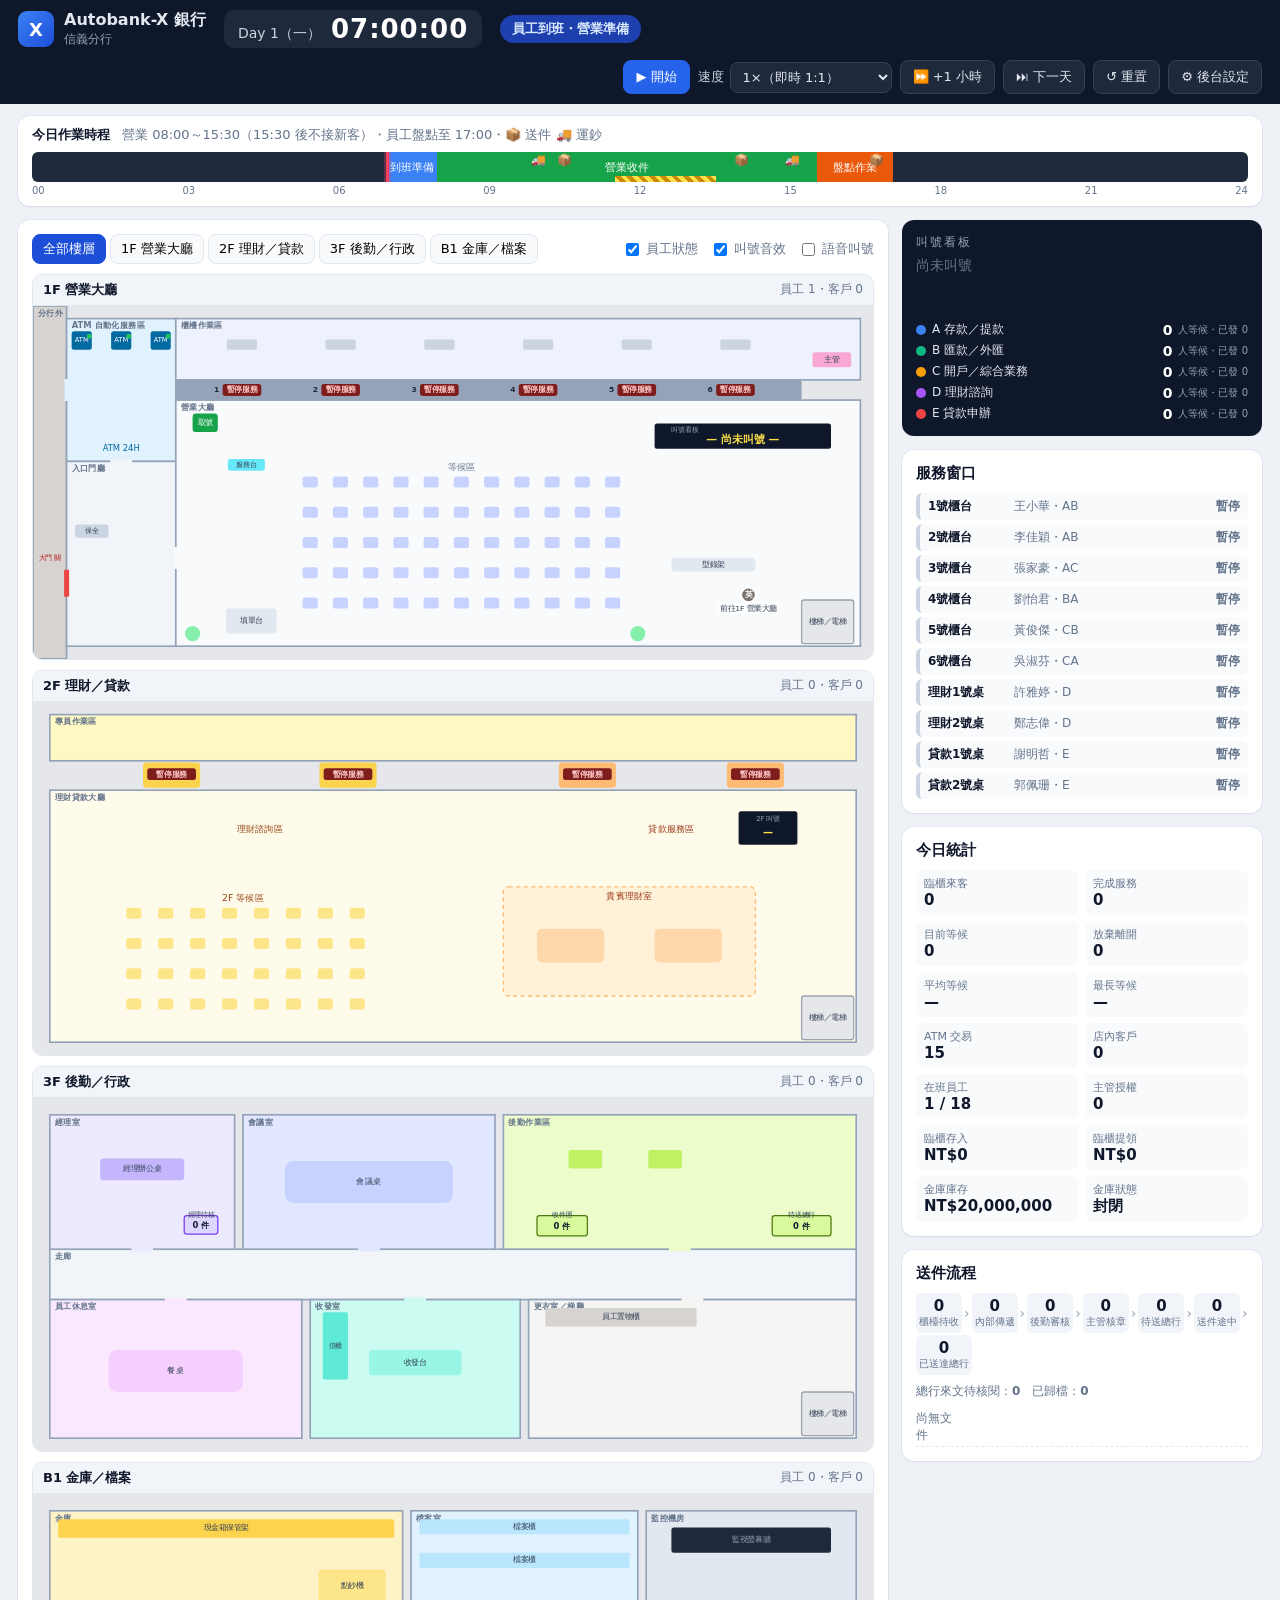
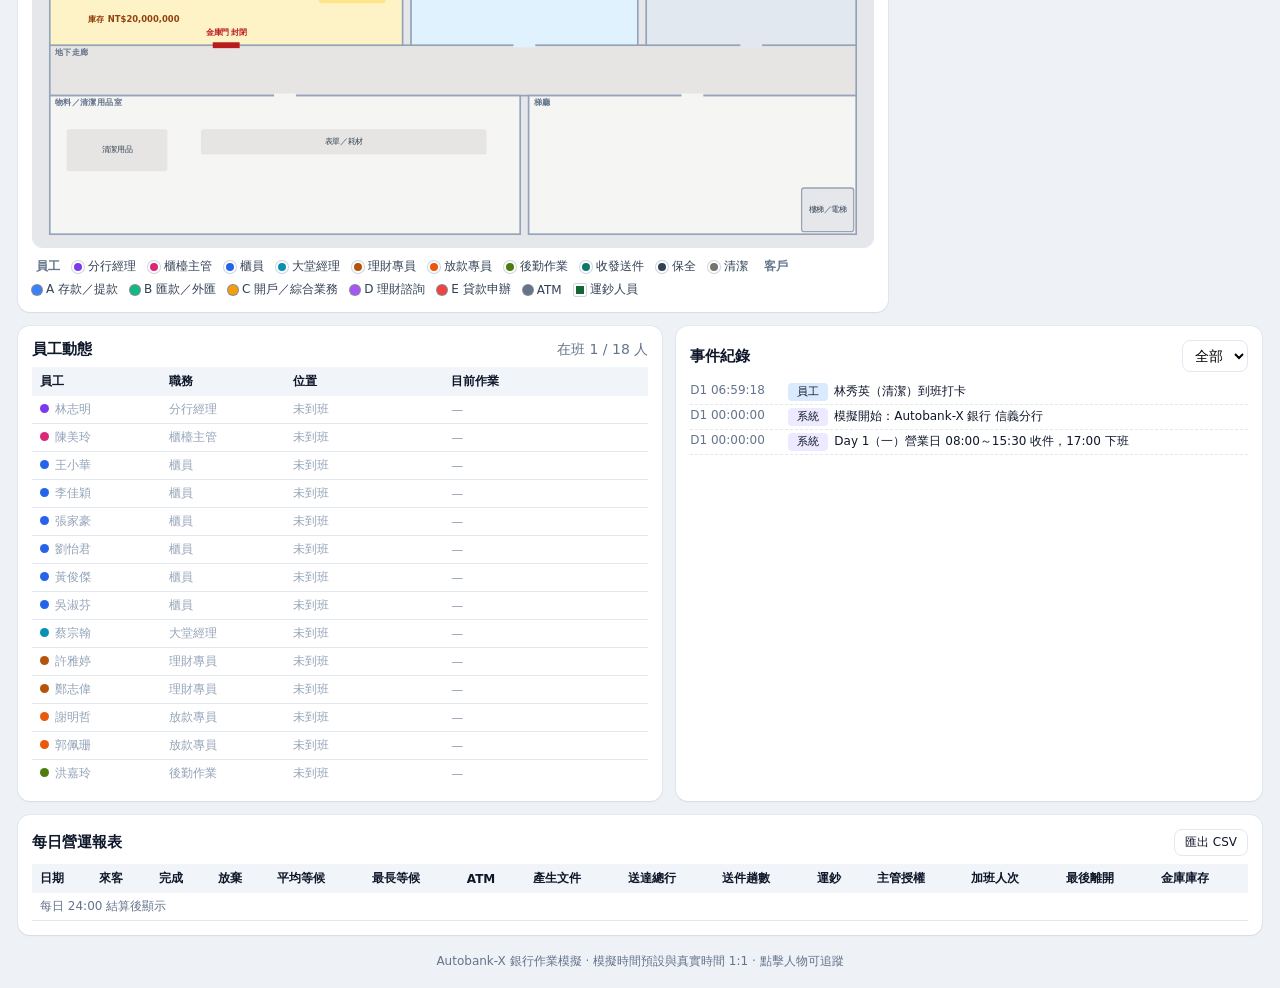
==== index.html @ c2833477 "Add bank branch operations simulator with admin settings page Web-based simulation of a bank branch'" ====
<!doctype html>
<html lang="zh-Hant">
<head>
  <meta charset="utf-8">
  <meta name="viewport" content="width=device-width, initial-scale=1">
  <title>Autobank-X 銀行模擬</title>
  <meta name="description" content="銀行分行每日作業模擬：樓層、大廳、叫號、員工與客戶、送件與金庫作業。">
  <link rel="stylesheet" href="css/style.css">
</head>
<body>
  <header class="topbar">
    <div class="brand">
      <div class="logo" aria-hidden="true">X</div>
      <div>
        <div id="bankName" class="bank-name">Autobank-X</div>
        <div id="branchName" class="sub"></div>
      </div>
    </div>
    <div class="clock">
      <div id="dateLabel" class="date">Day 1（一）</div>
      <div id="timeLabel" class="time">00:00:00</div>
    </div>
    <div id="phaseChip" class="chip">—</div>
    <div class="controls">
      <button id="btnPlay" class="btn primary">▶ 開始</button>
      <label class="speed">速度
        <select id="speed">
          <option value="1">1×（即時 1:1）</option>
          <option value="2">2×</option>
          <option value="5">5×</option>
          <option value="10">10×</option>
          <option value="30">30×</option>
          <option value="60">60×（1 秒 = 1 分）</option>
          <option value="180">180×</option>
          <option value="600">600×</option>
        </select>
      </label>
      <button id="btnHour" class="btn" title="立即模擬 1 小時">⏩ +1 小時</button>
      <button id="btnNextDay" class="btn" title="快轉至下一天的起始時間">⏭ 下一天</button>
      <button id="btnReset" class="btn">↺ 重置</button>
      <a class="btn" href="admin.html">⚙ 後台設定</a>
    </div>
  </header>

  <div id="banner" class="banner" hidden>
    <span>後台設定已更新。</span>
    <button id="btnApplyReset" class="btn primary small">套用並重置模擬</button>
    <button id="btnApplyLive" class="btn small" title="營業時間、來客量、送件時間等立即生效；員工名單需重置才會生效">僅套用營運參數</button>
    <button id="btnBannerClose" class="btn small ghost">稍後</button>
  </div>

  <section class="timeline-wrap card">
    <div class="timeline-head">
      <strong>今日作業時程</strong>
      <span id="timelineInfo" class="muted"></span>
    </div>
    <div id="timeline" class="timeline"></div>
    <div class="timeline-axis"><span>00</span><span>03</span><span>06</span><span>09</span><span>12</span><span>15</span><span>18</span><span>21</span><span>24</span></div>
  </section>

  <main class="layout">
    <section class="card floors">
      <div class="floors-head">
        <div id="floorTabs" class="tabs" role="tablist"></div>
        <div class="opts">
          <label><input type="checkbox" id="optLabels"> 員工狀態</label>
          <label><input type="checkbox" id="optSound"> 叫號音效</label>
          <label><input type="checkbox" id="optVoice"> 語音叫號</label>
        </div>
      </div>
      <div id="floorGrid" class="floor-grid"></div>
      <div id="legend" class="legend"></div>
    </section>

    <aside class="side">
      <section class="card board">
        <div class="board-title">叫號看板</div>
        <div id="boardNow" class="board-now">—</div>
        <div id="boardList" class="board-list"></div>
        <div id="queueSummary" class="queue-summary"></div>
      </section>
      <section class="card">
        <h3>服務窗口</h3>
        <div id="points" class="points"></div>
      </section>
      <section class="card">
        <h3>今日統計</h3>
        <div id="stats" class="stats"></div>
      </section>
      <section class="card">
        <h3>送件流程</h3>
        <div id="pipeline" class="pipeline"></div>
        <div id="docList" class="doc-list"></div>
      </section>
    </aside>
  </main>

  <section class="bottom">
    <section class="card">
      <div class="card-head">
        <h3>員工動態</h3>
        <span id="staffCount" class="muted"></span>
      </div>
      <div class="table-wrap"><table class="table" id="staffTable">
        <thead><tr><th>員工</th><th>職務</th><th>位置</th><th>目前作業</th></tr></thead>
        <tbody></tbody>
      </table></div>
    </section>
    <section class="card">
      <div class="card-head">
        <h3>事件紀錄</h3>
        <select id="logFilter">
          <option value="">全部</option>
          <option>叫號</option><option>櫃檯</option><option>客戶</option><option>員工</option>
          <option>送件</option><option>金庫</option><option>盤點</option><option>保全</option><option>系統</option>
        </select>
      </div>
      <div id="log" class="log"></div>
    </section>
  </section>

  <section class="card reports">
    <div class="card-head">
      <h3>每日營運報表</h3>
      <button id="btnCsv" class="btn small">匯出 CSV</button>
    </div>
    <div class="table-wrap"><table class="table" id="reportTable">
      <thead><tr><th>日期</th><th>來客</th><th>完成</th><th>放棄</th><th>平均等候</th><th>最長等候</th><th>ATM</th><th>產生文件</th><th>送達總行</th><th>送件趟數</th><th>運鈔</th><th>主管授權</th><th>加班人次</th><th>最後離開</th><th>金庫庫存</th></tr></thead>
      <tbody><tr><td colspan="15" class="muted">每日 24:00 結算後顯示</td></tr></tbody>
    </table></div>
  </section>

  <footer class="foot muted">Autobank-X 銀行作業模擬 · 模擬時間預設與真實時間 1:1 · 點擊人物可追蹤</footer>

  <div id="tooltip" class="tooltip" hidden></div>

  <script src="js/settings.js"></script>
  <script src="js/layout.js"></script>
  <script src="js/sim.js"></script>
  <script src="js/render.js"></script>
  <script src="js/ui.js"></script>
</body>
</html>
---- css/style.css ----
:root {
  --bg: #eef2f7;
  --card: #ffffff;
  --ink: #0f172a;
  --muted: #64748b;
  --line: #e2e8f0;
  --brand: #1d4ed8;
  --brand-ink: #ffffff;
  --ok: #16a34a;
  --warn: #d97706;
  --bad: #dc2626;
  --radius: 12px;
  font-family: 'Noto Sans TC', 'PingFang TC', 'Microsoft JhengHei', system-ui, sans-serif;
  color: var(--ink);
}
* { box-sizing: border-box; }
body { margin: 0; background: var(--bg); font-size: 14px; }
h3 { margin: 0 0 10px; font-size: 15px; }
.muted { color: var(--muted); }
.card { background: var(--card); border-radius: var(--radius); box-shadow: 0 1px 2px rgba(15, 23, 42, .06), 0 0 0 1px var(--line); padding: 14px; }
.card-head { display: flex; align-items: center; justify-content: space-between; gap: 8px; margin-bottom: 8px; }
.card-head h3 { margin: 0; }

/* buttons */
.btn { appearance: none; border: 1px solid var(--line); background: #fff; color: var(--ink); padding: 7px 12px; border-radius: 8px; cursor: pointer; font: inherit; font-size: 13px; text-decoration: none; white-space: nowrap; display: inline-flex; align-items: center; gap: 4px; }
.btn:hover { background: #f8fafc; border-color: #cbd5e1; }
.btn.primary { background: var(--brand); color: var(--brand-ink); border-color: var(--brand); }
.btn.primary:hover { background: #1e40af; }
.btn.small { padding: 4px 10px; font-size: 12px; }
.btn.ghost { background: transparent; }
.btn.danger { color: var(--bad); }
select, input { font: inherit; }
select { border: 1px solid var(--line); border-radius: 8px; padding: 6px 8px; background: #fff; }

/* top bar */
.topbar { position: sticky; top: 0; z-index: 20; display: flex; flex-wrap: wrap; align-items: center; gap: 12px 18px; padding: 10px 18px; background: #0f172a; color: #e2e8f0; }
.brand { display: flex; align-items: center; gap: 10px; }
.logo { width: 36px; height: 36px; border-radius: 9px; background: linear-gradient(135deg, #3b82f6, #1d4ed8); display: grid; place-items: center; font-weight: 800; color: #fff; font-size: 18px; }
.bank-name { font-weight: 700; font-size: 16px; }
.sub { font-size: 12px; color: #94a3b8; }
.clock { display: flex; align-items: baseline; gap: 10px; padding: 4px 14px; background: #1e293b; border-radius: 10px; }
.clock .date { font-size: 14px; color: #cbd5e1; }
.clock .time { font-size: 26px; font-weight: 700; font-variant-numeric: tabular-nums; letter-spacing: 1px; color: #fff; }
.chip { padding: 5px 12px; border-radius: 999px; font-size: 13px; font-weight: 600; background: #334155; color: #e2e8f0; }
.chip.open { background: #166534; color: #dcfce7; }
.chip.prep { background: #1e40af; color: #dbeafe; }
.chip.closing { background: #9a3412; color: #ffedd5; }
.chip.overtime { background: #7c2d12; color: #fed7aa; }
.chip.holiday { background: #6b21a8; color: #f3e8ff; }
.controls { margin-left: auto; display: flex; flex-wrap: wrap; gap: 8px; align-items: center; }
.controls .btn { background: #1e293b; color: #e2e8f0; border-color: #334155; }
.controls .btn:hover { background: #334155; }
.controls .btn.primary { background: #2563eb; border-color: #2563eb; color: #fff; }
.speed { font-size: 13px; color: #cbd5e1; display: flex; align-items: center; gap: 6px; }
.speed select { background: #1e293b; color: #e2e8f0; border-color: #334155; }

[hidden] { display: none !important; }
.banner { display: flex; flex-wrap: wrap; align-items: center; gap: 8px; margin: 12px 18px 0; padding: 10px 14px; border-radius: 10px; background: #fef3c7; border: 1px solid #fcd34d; }

/* timeline */
.timeline-wrap { margin: 12px 18px 0; padding: 10px 14px; }
.timeline-head { display: flex; flex-wrap: wrap; gap: 4px 12px; align-items: baseline; margin-bottom: 8px; font-size: 13px; }
.timeline { position: relative; height: 30px; background: #1e293b; border-radius: 6px; overflow: hidden; }
.timeline .seg { position: absolute; top: 0; bottom: 0; display: flex; align-items: center; justify-content: center; overflow: hidden; font-size: 11px; color: #fff; white-space: nowrap; }
.timeline .seg.prep { background: #3b82f6; }
.timeline .seg.open { background: #16a34a; }
.timeline .seg.closing { background: #ea580c; }
.timeline .seg.holiday { background: #7e22ce; }
.timeline .seg.lunch { top: auto; height: 6px; background: repeating-linear-gradient(45deg, #fde047 0 4px, #ca8a04 4px 8px); }
.timeline .tick { position: absolute; top: 0; transform: translateX(-50%); font-size: 12px; line-height: 16px; }
.timeline .now-marker { position: absolute; top: -2px; bottom: -2px; width: 3px; margin-left: -1px; background: #f43f5e; box-shadow: 0 0 0 2px rgba(244, 63, 94, .3); }
.timeline-axis { display: flex; justify-content: space-between; font-size: 10px; color: var(--muted); margin-top: 3px; }

/* layout */
.layout { display: grid; grid-template-columns: minmax(0, 1fr) 360px; gap: 14px; margin: 14px 18px 0; }
.side { display: flex; flex-direction: column; gap: 14px; min-width: 0; }
.bottom { display: grid; grid-template-columns: minmax(0, 1.1fr) minmax(0, 1fr); gap: 14px; margin: 14px 18px 0; }
.reports { margin: 14px 18px 0; }
.foot { text-align: center; font-size: 12px; padding: 18px; }

/* floors */
.floors-head { display: flex; flex-wrap: wrap; gap: 8px; align-items: center; justify-content: space-between; margin-bottom: 10px; }
.tabs { display: flex; flex-wrap: wrap; gap: 4px; }
.tab { border: 1px solid var(--line); background: #f8fafc; border-radius: 8px; padding: 5px 10px; cursor: pointer; font: inherit; font-size: 13px; }
.tab.active { background: var(--brand); color: #fff; border-color: var(--brand); }
.opts { display: flex; gap: 12px; font-size: 13px; color: var(--muted); }
.opts label { display: flex; align-items: center; gap: 4px; cursor: pointer; }
.floor-grid { display: grid; grid-template-columns: 1fr; gap: 10px; }
.floor-grid.single { grid-template-columns: 1fr; }
.floor-card { border: 1px solid var(--line); border-radius: 10px; overflow: hidden; background: #f8fafc; }
.floor-card[hidden] { display: none; }
.floor-title { display: flex; justify-content: space-between; padding: 6px 10px; font-size: 13px; font-weight: 600; background: #f1f5f9; border-bottom: 1px solid var(--line); }
.floor-title .muted { font-weight: 400; font-size: 12px; }
.floor-card canvas { display: block; width: 100%; }
.legend { display: flex; flex-wrap: wrap; gap: 6px 12px; margin-top: 10px; font-size: 12px; color: #334155; align-items: center; }
.legend .lg-title { font-weight: 700; color: var(--muted); margin-left: 4px; }
.legend .lg { display: inline-flex; align-items: center; gap: 4px; }
.legend i { width: 12px; height: 12px; border-radius: 50%; display: inline-block; border: 2px solid #fff; box-shadow: 0 0 0 1px #cbd5e1; }
.legend i.c { width: 10px; height: 10px; border: none; box-shadow: 0 0 0 1px rgba(15, 23, 42, .5); }
.legend i.sq { border-radius: 2px; }

/* board */
.board { background: #0f172a; color: #e2e8f0; box-shadow: none; }
.board-title { font-size: 12px; letter-spacing: 2px; color: #94a3b8; }
.board-now { display: flex; align-items: baseline; gap: 10px; margin: 6px 0 10px; min-height: 44px; }
.board-now .no { font-size: 38px; font-weight: 800; color: #fde047; font-variant-numeric: tabular-nums; }
.board-now .to { font-size: 18px; font-weight: 700; color: #fff; }
.board-list { display: grid; grid-template-columns: 1fr 1fr; gap: 4px 10px; font-size: 13px; }
.board-list div { display: flex; gap: 6px; align-items: baseline; border-bottom: 1px dashed #334155; padding: 2px 0; }
.board-list b { color: #fde047; font-variant-numeric: tabular-nums; }
.board-list span { color: #cbd5e1; flex: 1; }
.board-list em { font-style: normal; color: #64748b; font-size: 11px; }
.queue-summary { margin-top: 10px; display: grid; gap: 4px; font-size: 12px; }
.queue-summary .q { display: grid; grid-template-columns: 10px 1fr auto auto; gap: 6px; align-items: center; }
.queue-summary i { width: 10px; height: 10px; border-radius: 50%; }
.queue-summary b { color: #fff; font-size: 14px; }
.queue-summary small { color: #94a3b8; }

/* points */
.points { display: grid; gap: 4px; }
.pt { display: grid; grid-template-columns: 78px 1fr auto; gap: 8px; align-items: center; font-size: 12px; padding: 5px 8px; border-radius: 6px; background: #f8fafc; border-left: 4px solid #cbd5e1; }
.pt .pl { font-weight: 700; }
.pt .ps { color: var(--muted); overflow: hidden; text-overflow: ellipsis; white-space: nowrap; }
.pt .pst { font-weight: 600; }
.pt.ok { border-left-color: var(--ok); }
.pt.busy { border-left-color: #2563eb; }
.pt.busy .pst { color: #1d4ed8; }
.pt.closing { border-left-color: var(--warn); }
.pt.closing .pst { color: var(--warn); }
.pt.off .pst { color: var(--muted); }

/* stats */
.stats { display: grid; grid-template-columns: 1fr 1fr; gap: 6px; }
.stats div { background: #f8fafc; border-radius: 8px; padding: 6px 8px; display: flex; flex-direction: column; }
.stats span { font-size: 11px; color: var(--muted); }
.stats b { font-size: 15px; font-variant-numeric: tabular-nums; }

/* pipeline */
.pipeline { display: flex; flex-wrap: wrap; align-items: center; gap: 2px; }
.pipeline .stage { display: flex; flex-direction: column; align-items: center; min-width: 40px; padding: 4px 3px; border-radius: 6px; background: #f1f5f9; }
.pipeline .stage.has { background: #ccfbf1; }
.pipeline .stage b { font-size: 15px; }
.pipeline .stage span { font-size: 10px; color: var(--muted); }
.pipeline i { color: #94a3b8; font-style: normal; }
.pipeline .inbound { width: 100%; margin-top: 6px; font-size: 12px; color: var(--muted); }
.doc-list { margin-top: 8px; font-size: 12px; display: grid; gap: 2px; }
.doc-list div { display: grid; grid-template-columns: 38px 1fr auto auto; gap: 6px; padding: 2px 0; border-bottom: 1px dashed var(--line); }
.doc-list .id { color: var(--muted); }
.doc-list .nm { overflow: hidden; text-overflow: ellipsis; white-space: nowrap; }
.doc-list .fr { color: var(--muted); }
.doc-list .sg { color: #0f766e; font-weight: 600; }

/* tables */
.table-wrap { overflow: auto; max-height: 420px; }
.table { width: 100%; border-collapse: collapse; font-size: 12px; }
.table th { position: sticky; top: 0; background: #f1f5f9; text-align: left; padding: 6px 8px; font-weight: 600; white-space: nowrap; }
.table td { padding: 5px 8px; border-bottom: 1px solid var(--line); white-space: nowrap; }
.table tbody tr { cursor: default; }
#staffTable tbody tr { cursor: pointer; }
#staffTable tbody tr:hover { background: #f8fafc; }
.table tr.hl { background: #ffe4e6 !important; }
.table tr.away td { color: #94a3b8; }
.dot { display: inline-block; width: 9px; height: 9px; border-radius: 50%; margin-right: 6px; }
.ot { font-style: normal; font-size: 11px; color: #fff; background: var(--bad); border-radius: 4px; padding: 0 4px; }

/* log */
.log { max-height: 420px; overflow: auto; font-size: 12px; }
.lg-row { display: grid; grid-template-columns: 92px 40px 1fr; gap: 6px; padding: 3px 0; border-bottom: 1px dashed var(--line); }
.lg-row .t { color: var(--muted); font-variant-numeric: tabular-nums; }
.lg-row .c { font-size: 11px; text-align: center; border-radius: 4px; background: #e2e8f0; height: 18px; line-height: 18px; }
.c-叫號 { background: #fef9c3 !important; }
.c-送件 { background: #ccfbf1 !important; }
.c-金庫 { background: #fde68a !important; }
.c-盤點 { background: #fed7aa !important; }
.c-員工 { background: #dbeafe !important; }
.c-保全 { background: #e2e8f0 !important; }
.c-客戶 { background: #fce7f3 !important; }
.c-櫃檯 { background: #e0e7ff !important; }
.c-系統 { background: #ede9fe !important; }

.tooltip { position: fixed; z-index: 50; pointer-events: none; background: #0f172a; color: #e2e8f0; font-size: 12px; line-height: 1.5; padding: 6px 10px; border-radius: 8px; box-shadow: 0 6px 20px rgba(0, 0, 0, .25); max-width: 260px; }

@media (max-width: 1200px) {
  .layout { grid-template-columns: 1fr; }
  .side { display: grid; grid-template-columns: repeat(auto-fit, minmax(300px, 1fr)); }
}
@media (max-width: 900px) {
  .bottom { grid-template-columns: 1fr; }
}
@media (max-width: 640px) {
  .topbar, .layout, .bottom, .reports, .timeline-wrap, .banner { margin-left: 0; margin-right: 0; }
  .topbar { padding: 10px 16px; }
  .layout, .bottom, .reports, .timeline-wrap { margin-left: 16px; margin-right: 16px; }
  .controls { margin-left: 0; }
  .clock .time { font-size: 22px; }
}

/* ---------- admin ---------- */
.admin-wrap { max-width: 1100px; margin: 18px auto; padding: 0 16px 60px; display: grid; gap: 14px; }
.admin-wrap section h3 { display: flex; align-items: center; gap: 8px; }
.admin-wrap .hint { font-size: 12px; color: var(--muted); margin: -4px 0 10px; }
.form-grid { display: grid; grid-template-columns: repeat(auto-fill, minmax(220px, 1fr)); gap: 10px 14px; }
.field { display: flex; flex-direction: column; gap: 4px; font-size: 12px; color: #334155; }
.field input, .field select, .tbl input, .tbl select { border: 1px solid #cbd5e1; border-radius: 6px; padding: 6px 8px; font-size: 13px; background: #fff; min-width: 0; }
.field.check { flex-direction: row; align-items: center; gap: 6px; }
.tbl { width: 100%; border-collapse: collapse; font-size: 13px; }
.tbl th { text-align: left; font-size: 12px; color: var(--muted); font-weight: 600; padding: 4px 6px; white-space: nowrap; }
.tbl td { padding: 3px 4px; }
.tbl input[type=number] { width: 80px; }
.tbl input.w-s { width: 54px; }
.tbl input.w-m { width: 120px; }
.tbl input[type=color] { width: 40px; height: 30px; padding: 2px; }
.hourly { display: grid; grid-template-columns: repeat(12, minmax(0, 1fr)); gap: 6px; }
.hourly label { display: flex; flex-direction: column; font-size: 11px; color: var(--muted); align-items: stretch; }
.hourly input { width: 100%; border: 1px solid #cbd5e1; border-radius: 6px; padding: 4px; font-size: 12px; }
.hourly .bar { height: 30px; display: flex; align-items: flex-end; }
.hourly .bar i { display: block; width: 100%; background: #93c5fd; border-radius: 2px 2px 0 0; }
.sticky-actions { position: sticky; bottom: 0; z-index: 10; display: flex; flex-wrap: wrap; gap: 8px; padding: 12px 16px; background: rgba(255, 255, 255, .95); border-top: 1px solid var(--line); justify-content: flex-end; }
.toast { position: fixed; left: 50%; bottom: 80px; transform: translateX(-50%); background: #0f172a; color: #fff; padding: 10px 18px; border-radius: 10px; font-size: 13px; z-index: 60; }
.warn-list { color: var(--bad); font-size: 12px; margin: 0; padding-left: 18px; }
.scroll-x { overflow-x: auto; }
@media (max-width: 760px) { .hourly { grid-template-columns: repeat(6, minmax(0, 1fr)); } }
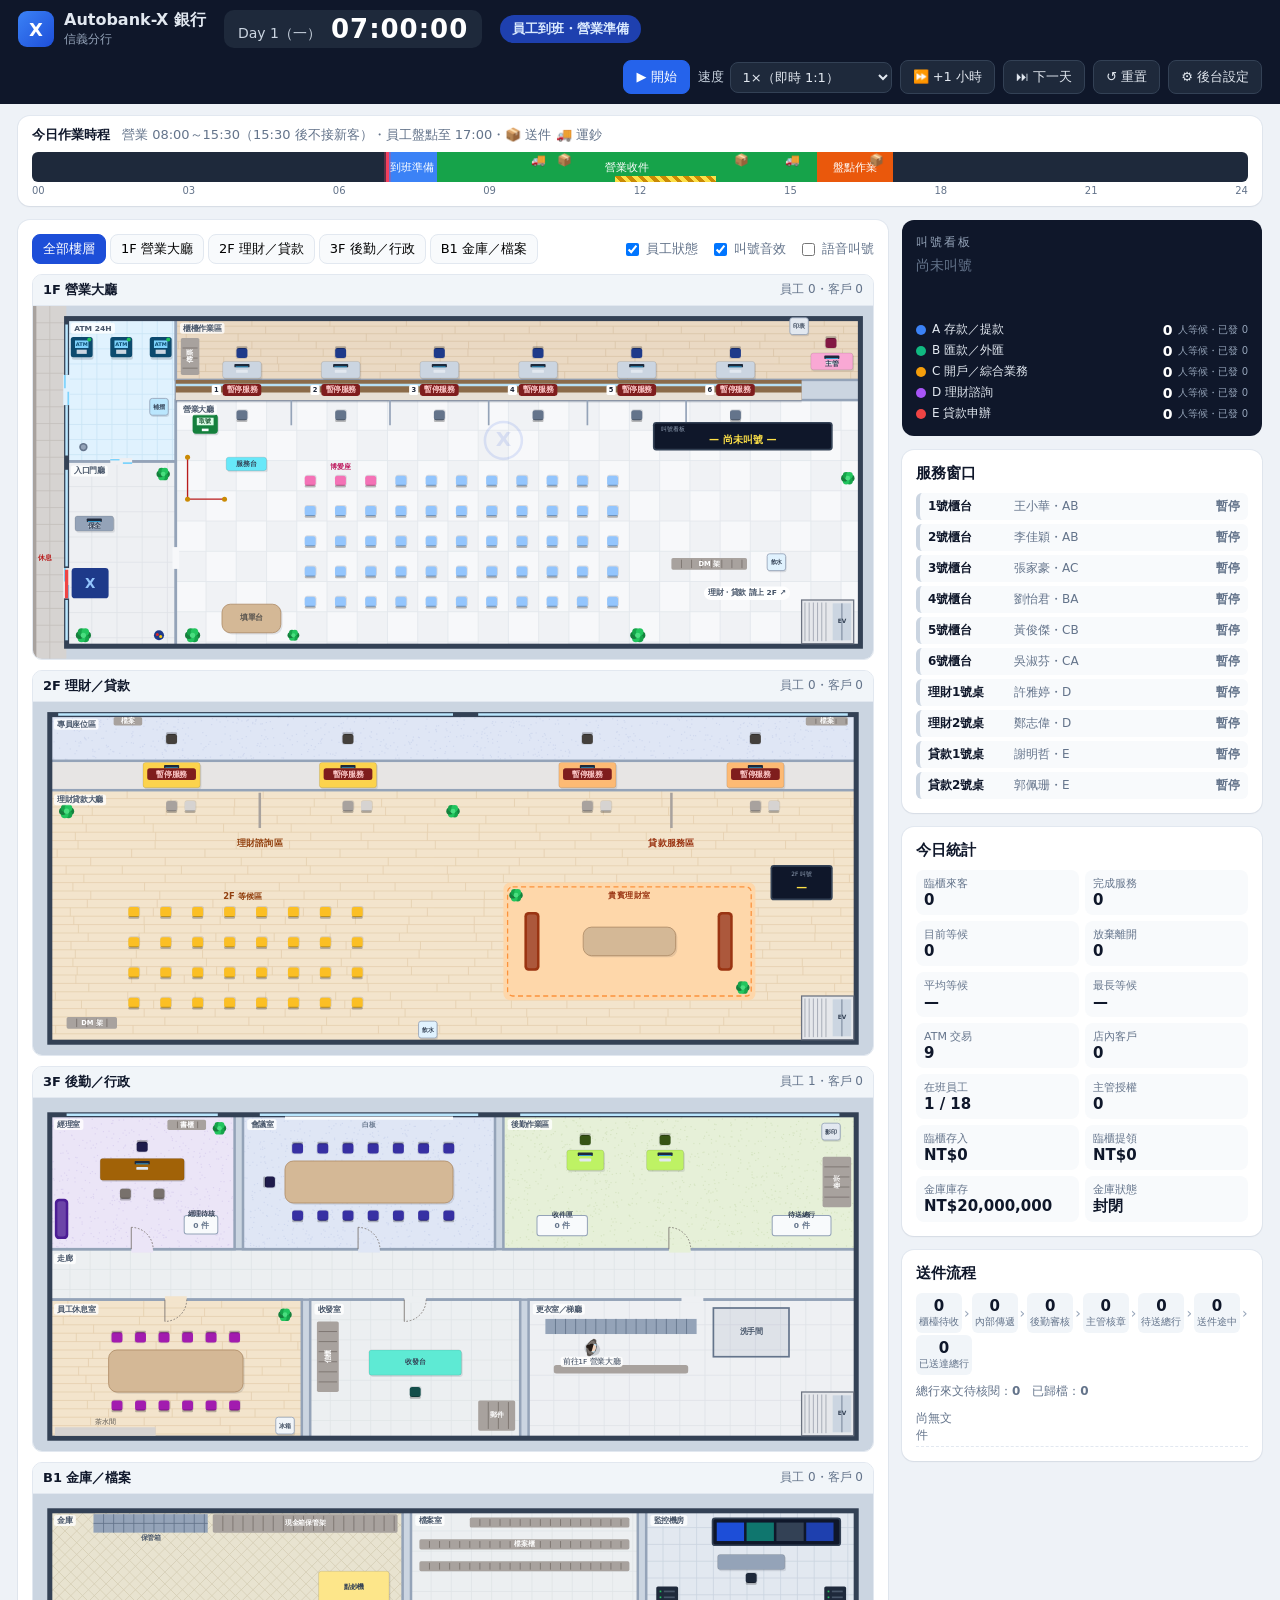
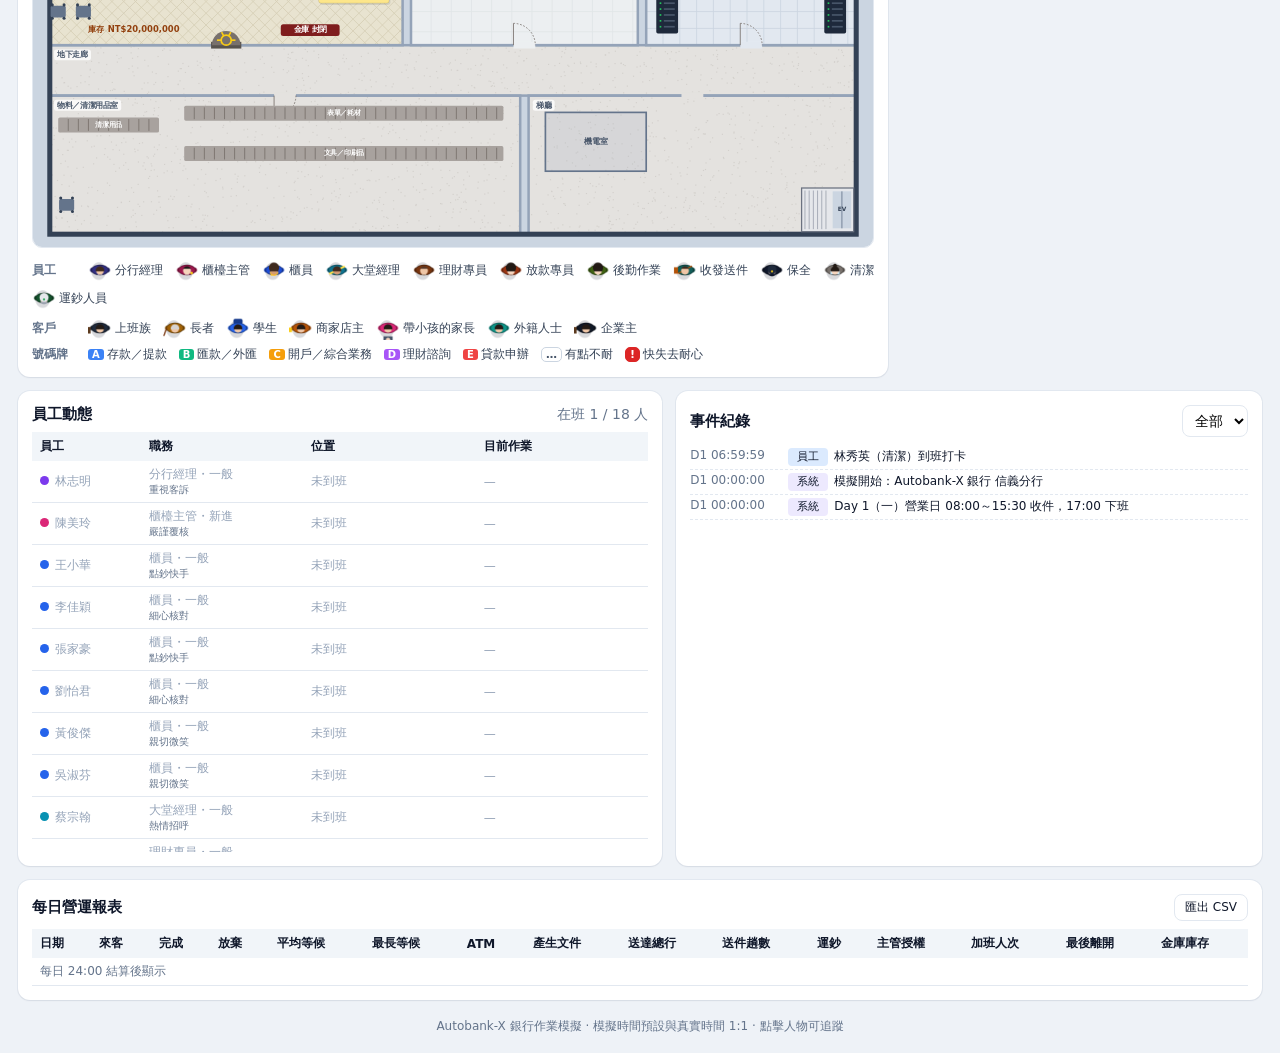
==== commit be951b21: "Redesign characters and floor art Top-down character sprites with role uniforms and accessories, sta" ====
--- a/index.html
+++ b/index.html
@@ -136,6 +136,7 @@
 
   <script src="js/settings.js"></script>
   <script src="js/layout.js"></script>
+  <script src="js/people.js"></script>
   <script src="js/sim.js"></script>
   <script src="js/render.js"></script>
   <script src="js/ui.js"></script>
--- a/css/style.css
+++ b/css/style.css
@@ -14,6 +14,7 @@
   color: var(--ink);
 }
 * { box-sizing: border-box; }
+html { color-scheme: light; }
 body { margin: 0; background: var(--bg); font-size: 14px; }
 h3 { margin: 0 0 10px; font-size: 15px; }
 .muted { color: var(--muted); }
@@ -92,12 +93,15 @@
 .floor-title { display: flex; justify-content: space-between; padding: 6px 10px; font-size: 13px; font-weight: 600; background: #f1f5f9; border-bottom: 1px solid var(--line); }
 .floor-title .muted { font-weight: 400; font-size: 12px; }
 .floor-card canvas { display: block; width: 100%; }
-.legend { display: flex; flex-wrap: wrap; gap: 6px 12px; margin-top: 10px; font-size: 12px; color: #334155; align-items: center; }
-.legend .lg-title { font-weight: 700; color: var(--muted); margin-left: 4px; }
-.legend .lg { display: inline-flex; align-items: center; gap: 4px; }
-.legend i { width: 12px; height: 12px; border-radius: 50%; display: inline-block; border: 2px solid #fff; box-shadow: 0 0 0 1px #cbd5e1; }
-.legend i.c { width: 10px; height: 10px; border: none; box-shadow: 0 0 0 1px rgba(15, 23, 42, .5); }
-.legend i.sq { border-radius: 2px; }
+.legend { display: grid; gap: 6px; margin-top: 10px; font-size: 12px; color: #334155; }
+.lg-row-group { display: flex; flex-wrap: wrap; gap: 4px 12px; align-items: center; }
+.legend .lg-title { font-weight: 700; color: var(--muted); min-width: 44px; }
+.legend .lg { display: inline-flex; align-items: center; gap: 3px; }
+.legend img { width: 24px; height: 24px; }
+.legend i.tag { font-style: normal; font-size: 10px; font-weight: 800; color: #fff; border-radius: 3px; padding: 0 4px; }
+.legend i.bub { font-style: normal; font-weight: 800; font-size: 11px; background: #fff; border: 1px solid #cbd5e1; border-radius: 5px; padding: 0 4px; color: #475569; }
+.legend i.bub.bad { background: #dc2626; color: #fff; border-color: #dc2626; }
+.trait { display: block; color: var(--muted); font-size: 10px; }
 
 /* board */
 .board { background: #0f172a; color: #e2e8f0; box-shadow: none; }
@@ -220,3 +224,10 @@
 .warn-list { color: var(--bad); font-size: 12px; margin: 0; padding-left: 18px; }
 .scroll-x { overflow-x: auto; }
 @media (max-width: 760px) { .hourly { grid-template-columns: repeat(6, minmax(0, 1fr)); } }
+
+.btn.armed { background: var(--bad) !important; border-color: var(--bad) !important; color: #fff !important; }
+.overlay { position: fixed; inset: 0; z-index: 70; background: rgba(15, 23, 42, .5); display: grid; place-items: center; padding: 16px; }
+.overlay-box { background: var(--card); border-radius: var(--radius); padding: 16px; width: min(720px, 100%); display: grid; gap: 10px; }
+.overlay-box textarea { width: 100%; height: 300px; font: 12px/1.5 ui-monospace, Menlo, Consolas, monospace; border: 1px solid var(--line); border-radius: 8px; padding: 8px; resize: vertical; }
+.overlay-actions { display: flex; flex-wrap: wrap; gap: 8px; align-items: center; justify-content: flex-end; }
+.overlay-actions .muted { margin-right: auto; font-size: 12px; }
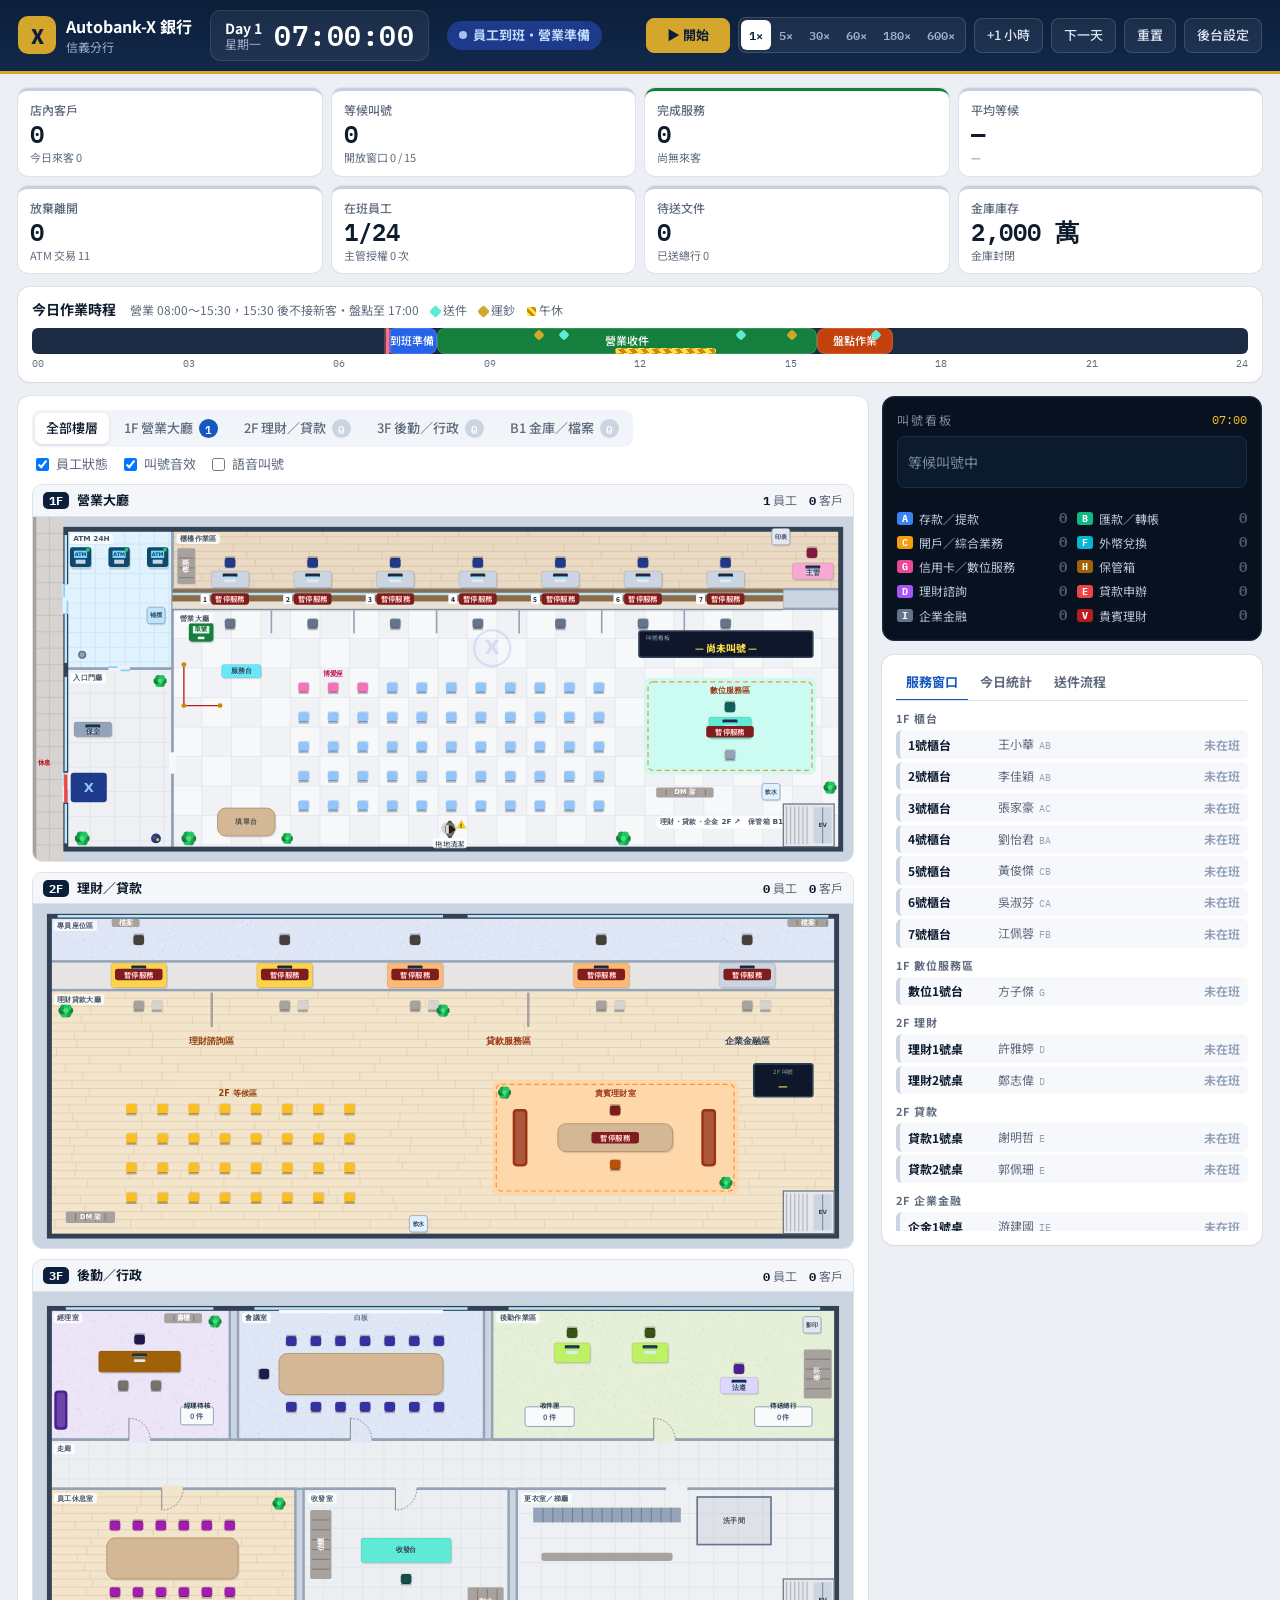
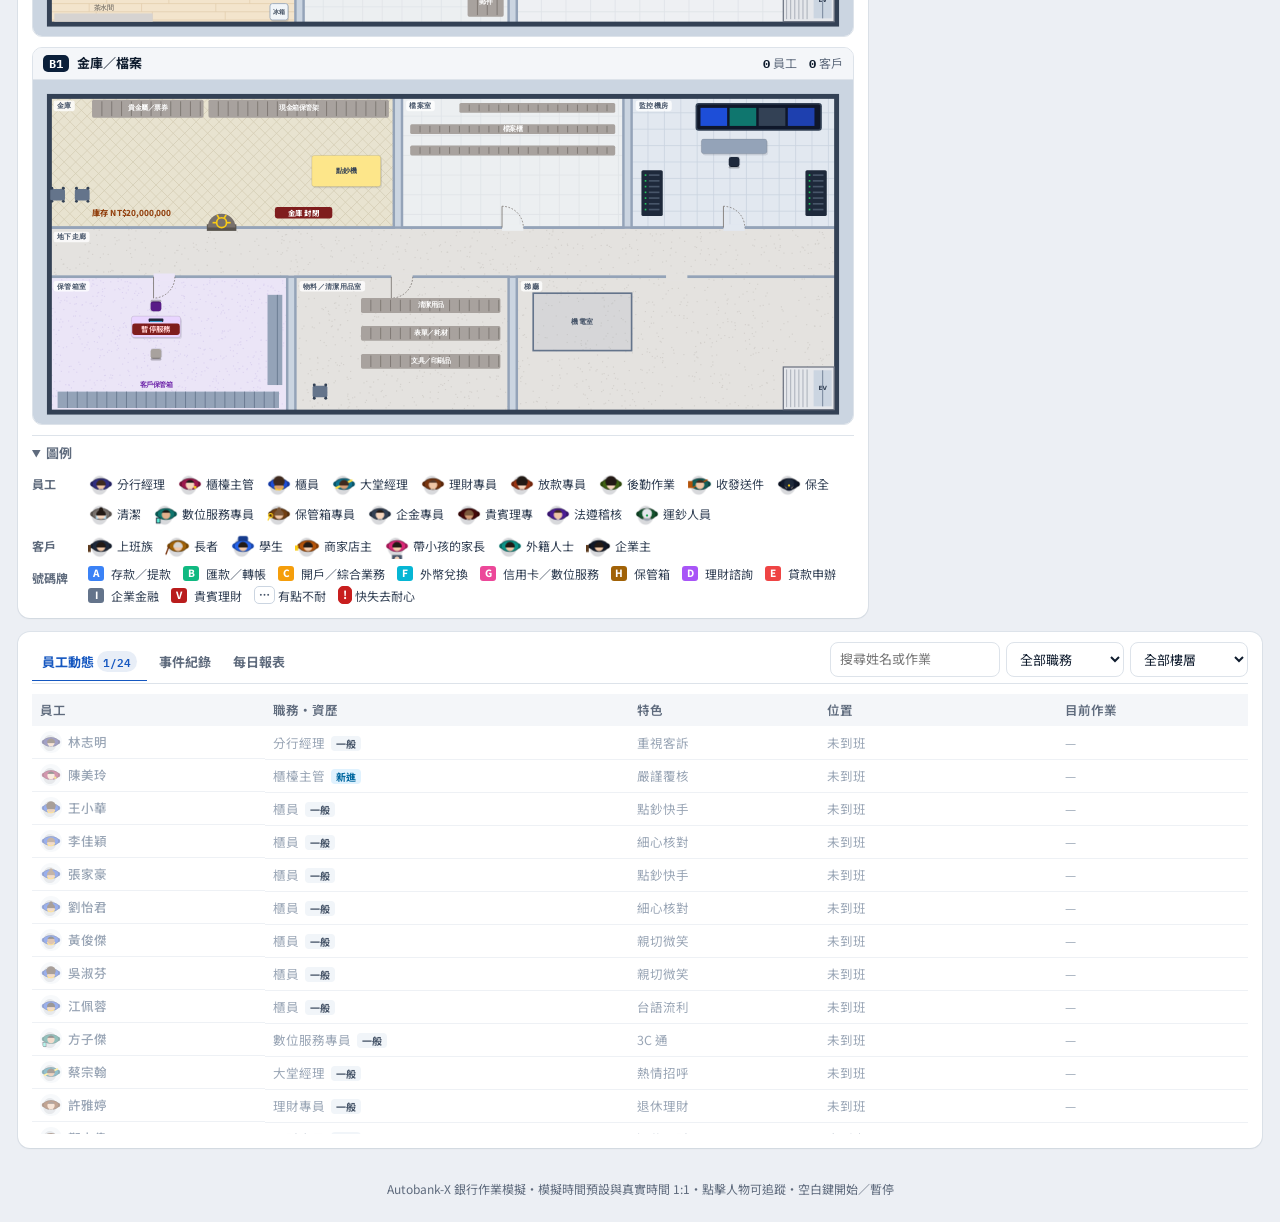
==== commit 2d266fc7: "Add services, service windows and roles; redesign main UI New services: foreign exchange, credit car" ====
--- a/index.html
+++ b/index.html
@@ -5,40 +5,32 @@
   <meta name="viewport" content="width=device-width, initial-scale=1">
   <title>Autobank-X 銀行模擬</title>
   <meta name="description" content="銀行分行每日作業模擬：樓層、大廳、叫號、員工與客戶、送件與金庫作業。">
+  <link rel="preconnect" href="https://fonts.googleapis.com">
+  <link rel="preconnect" href="https://fonts.gstatic.com" crossorigin>
+  <link rel="stylesheet" href="https://fonts.googleapis.com/css2?family=Noto+Sans+TC:wght@400;500;700;900&family=IBM+Plex+Mono:wght@500;600&display=swap">
   <link rel="stylesheet" href="css/style.css">
 </head>
 <body>
   <header class="topbar">
     <div class="brand">
       <div class="logo" aria-hidden="true">X</div>
-      <div>
+      <div class="brand-text">
         <div id="bankName" class="bank-name">Autobank-X</div>
         <div id="branchName" class="sub"></div>
       </div>
     </div>
     <div class="clock">
-      <div id="dateLabel" class="date">Day 1（一）</div>
+      <div class="clock-date"><span id="dateLabel">Day 1</span><span id="weekLabel" class="week">星期一</span></div>
       <div id="timeLabel" class="time">00:00:00</div>
     </div>
     <div id="phaseChip" class="chip">—</div>
     <div class="controls">
-      <button id="btnPlay" class="btn primary">▶ 開始</button>
-      <label class="speed">速度
-        <select id="speed">
-          <option value="1">1×（即時 1:1）</option>
-          <option value="2">2×</option>
-          <option value="5">5×</option>
-          <option value="10">10×</option>
-          <option value="30">30×</option>
-          <option value="60">60×（1 秒 = 1 分）</option>
-          <option value="180">180×</option>
-          <option value="600">600×</option>
-        </select>
-      </label>
-      <button id="btnHour" class="btn" title="立即模擬 1 小時">⏩ +1 小時</button>
-      <button id="btnNextDay" class="btn" title="快轉至下一天的起始時間">⏭ 下一天</button>
-      <button id="btnReset" class="btn">↺ 重置</button>
-      <a class="btn" href="admin.html">⚙ 後台設定</a>
+      <button id="btnPlay" class="btn play">▶ 開始</button>
+      <div class="seg" id="speedSeg" role="radiogroup" aria-label="模擬速度"></div>
+      <button id="btnHour" class="btn" title="立即模擬 1 小時">+1 小時</button>
+      <button id="btnNextDay" class="btn" title="快轉至下一天的起始時間">下一天</button>
+      <button id="btnReset" class="btn">重置</button>
+      <a class="btn" href="admin.html">後台設定</a>
     </div>
   </header>
 
@@ -49,88 +41,100 @@
     <button id="btnBannerClose" class="btn small ghost">稍後</button>
   </div>
 
-  <section class="timeline-wrap card">
-    <div class="timeline-head">
-      <strong>今日作業時程</strong>
-      <span id="timelineInfo" class="muted"></span>
-    </div>
-    <div id="timeline" class="timeline"></div>
-    <div class="timeline-axis"><span>00</span><span>03</span><span>06</span><span>09</span><span>12</span><span>15</span><span>18</span><span>21</span><span>24</span></div>
-  </section>
+  <div class="page">
+    <section id="kpis" class="kpis" aria-label="即時指標"></section>
 
-  <main class="layout">
-    <section class="card floors">
-      <div class="floors-head">
-        <div id="floorTabs" class="tabs" role="tablist"></div>
-        <div class="opts">
-          <label><input type="checkbox" id="optLabels"> 員工狀態</label>
-          <label><input type="checkbox" id="optSound"> 叫號音效</label>
-          <label><input type="checkbox" id="optVoice"> 語音叫號</label>
+    <section class="card timeline-wrap">
+      <div class="timeline-head">
+        <h3>今日作業時程</h3>
+        <span id="timelineInfo" class="muted"></span>
+      </div>
+      <div id="timeline" class="timeline"></div>
+      <div class="timeline-axis"><span>00</span><span>03</span><span>06</span><span>09</span><span>12</span><span>15</span><span>18</span><span>21</span><span>24</span></div>
+    </section>
+
+    <main class="layout">
+      <section class="card floors">
+        <div class="floors-head">
+          <div id="floorTabs" class="tabs" role="tablist"></div>
+          <div class="opts">
+            <label><input type="checkbox" id="optLabels"> 員工狀態</label>
+            <label><input type="checkbox" id="optSound"> 叫號音效</label>
+            <label><input type="checkbox" id="optVoice"> 語音叫號</label>
+          </div>
+        </div>
+        <div id="floorGrid" class="floor-grid"></div>
+        <details class="legend-box" open>
+          <summary>圖例</summary>
+          <div id="legend" class="legend"></div>
+        </details>
+      </section>
+
+      <aside class="side">
+        <section class="board">
+          <div class="board-head"><span>叫號看板</span><span id="boardClock" class="board-clock"></span></div>
+          <div id="boardNow" class="board-now">—</div>
+          <div id="boardList" class="board-list"></div>
+          <div id="queueSummary" class="queue-summary"></div>
+        </section>
+        <section class="card">
+          <div class="subtabs" role="tablist" data-group="side">
+            <button class="subtab active" data-tab="points">服務窗口</button>
+            <button class="subtab" data-tab="stats">今日統計</button>
+            <button class="subtab" data-tab="docs">送件流程</button>
+          </div>
+          <div class="tabpane" data-pane="points"><div id="points" class="points"></div></div>
+          <div class="tabpane" data-pane="stats" hidden><div id="stats"></div></div>
+          <div class="tabpane" data-pane="docs" hidden>
+            <div id="pipeline" class="pipeline"></div>
+            <div id="docList" class="doc-list"></div>
+          </div>
+        </section>
+      </aside>
+    </main>
+
+    <section class="card bottom">
+      <div class="bottom-head">
+        <div class="subtabs" role="tablist" data-group="bottom">
+          <button class="subtab active" data-tab="staff">員工動態 <span id="staffCount" class="badge"></span></button>
+          <button class="subtab" data-tab="log">事件紀錄</button>
+          <button class="subtab" data-tab="reports">每日報表</button>
+        </div>
+        <div class="tools" data-tools="staff">
+          <input id="staffSearch" type="search" placeholder="搜尋姓名或作業">
+          <select id="staffRole"><option value="">全部職務</option></select>
+          <select id="staffFloor">
+            <option value="">全部樓層</option><option value="1">1F</option><option value="2">2F</option><option value="3">3F</option><option value="-1">B1</option><option value="off">外出／未在班</option>
+          </select>
+        </div>
+        <div class="tools" data-tools="log" hidden>
+          <select id="logFilter">
+            <option value="">全部分類</option>
+            <option>叫號</option><option>櫃檯</option><option>客戶</option><option>員工</option>
+            <option>送件</option><option>金庫</option><option>盤點</option><option>保全</option><option>系統</option>
+          </select>
+        </div>
+        <div class="tools" data-tools="reports" hidden>
+          <button id="btnCsv" class="btn small">匯出 CSV</button>
         </div>
       </div>
-      <div id="floorGrid" class="floor-grid"></div>
-      <div id="legend" class="legend"></div>
+      <div class="tabpane" data-pane="staff">
+        <div class="table-wrap"><table class="table" id="staffTable">
+          <thead><tr><th>員工</th><th>職務・資歷</th><th>特色</th><th>位置</th><th>目前作業</th></tr></thead>
+          <tbody></tbody>
+        </table></div>
+      </div>
+      <div class="tabpane" data-pane="log" hidden><div id="log" class="log"></div></div>
+      <div class="tabpane" data-pane="reports" hidden>
+        <div class="table-wrap"><table class="table" id="reportTable">
+          <thead><tr><th>日期</th><th>來客</th><th>完成</th><th>放棄</th><th>平均等候</th><th>最長等候</th><th>ATM</th><th>產生文件</th><th>送達總行</th><th>送件趟數</th><th>運鈔</th><th>主管授權</th><th>加班人次</th><th>最後離開</th><th>金庫庫存</th></tr></thead>
+          <tbody></tbody>
+        </table></div>
+      </div>
     </section>
 
-    <aside class="side">
-      <section class="card board">
-        <div class="board-title">叫號看板</div>
-        <div id="boardNow" class="board-now">—</div>
-        <div id="boardList" class="board-list"></div>
-        <div id="queueSummary" class="queue-summary"></div>
-      </section>
-      <section class="card">
-        <h3>服務窗口</h3>
-        <div id="points" class="points"></div>
-      </section>
-      <section class="card">
-        <h3>今日統計</h3>
-        <div id="stats" class="stats"></div>
-      </section>
-      <section class="card">
-        <h3>送件流程</h3>
-        <div id="pipeline" class="pipeline"></div>
-        <div id="docList" class="doc-list"></div>
-      </section>
-    </aside>
-  </main>
-
-  <section class="bottom">
-    <section class="card">
-      <div class="card-head">
-        <h3>員工動態</h3>
-        <span id="staffCount" class="muted"></span>
-      </div>
-      <div class="table-wrap"><table class="table" id="staffTable">
-        <thead><tr><th>員工</th><th>職務</th><th>位置</th><th>目前作業</th></tr></thead>
-        <tbody></tbody>
-      </table></div>
-    </section>
-    <section class="card">
-      <div class="card-head">
-        <h3>事件紀錄</h3>
-        <select id="logFilter">
-          <option value="">全部</option>
-          <option>叫號</option><option>櫃檯</option><option>客戶</option><option>員工</option>
-          <option>送件</option><option>金庫</option><option>盤點</option><option>保全</option><option>系統</option>
-        </select>
-      </div>
-      <div id="log" class="log"></div>
-    </section>
-  </section>
-
-  <section class="card reports">
-    <div class="card-head">
-      <h3>每日營運報表</h3>
-      <button id="btnCsv" class="btn small">匯出 CSV</button>
-    </div>
-    <div class="table-wrap"><table class="table" id="reportTable">
-      <thead><tr><th>日期</th><th>來客</th><th>完成</th><th>放棄</th><th>平均等候</th><th>最長等候</th><th>ATM</th><th>產生文件</th><th>送達總行</th><th>送件趟數</th><th>運鈔</th><th>主管授權</th><th>加班人次</th><th>最後離開</th><th>金庫庫存</th></tr></thead>
-      <tbody><tr><td colspan="15" class="muted">每日 24:00 結算後顯示</td></tr></tbody>
-    </table></div>
-  </section>
-
-  <footer class="foot muted">Autobank-X 銀行作業模擬 · 模擬時間預設與真實時間 1:1 · 點擊人物可追蹤</footer>
+    <footer class="foot">Autobank-X 銀行作業模擬・模擬時間預設與真實時間 1:1・點擊人物可追蹤・空白鍵開始／暫停</footer>
+  </div>
 
   <div id="tooltip" class="tooltip" hidden></div>
 
--- a/css/style.css
+++ b/css/style.css
@@ -1,178 +1,244 @@
+/* Autobank-X — 銀行營運主控台：深藍頂欄 + 冷灰底 + 金色重點，數字用等寬字 */
 :root {
-  --bg: #eef2f7;
+  --bg: #eceff4;
   --card: #ffffff;
-  --ink: #0f172a;
-  --muted: #64748b;
-  --line: #e2e8f0;
-  --brand: #1d4ed8;
+  --ink: #0f1c2e;
+  --muted: #5f6b7d;
+  --line: #dde3ea;
+  --navy: #0b1f3a;
+  --navy-2: #13294b;
+  --navy-3: #1d3a63;
+  --brand: #1557c0;
   --brand-ink: #ffffff;
-  --ok: #16a34a;
-  --warn: #d97706;
-  --bad: #dc2626;
+  --gold: #d4a72c;
+  --ok: #15803d;
+  --warn: #c2410c;
+  --bad: #c81e1e;
   --radius: 12px;
-  font-family: 'Noto Sans TC', 'PingFang TC', 'Microsoft JhengHei', system-ui, sans-serif;
+  --font: 'Noto Sans TC', 'PingFang TC', 'Microsoft JhengHei', system-ui, sans-serif;
+  --mono: 'IBM Plex Mono', ui-monospace, 'SFMono-Regular', Menlo, Consolas, monospace;
+  color-scheme: light;
+  font-family: var(--font);
   color: var(--ink);
 }
 * { box-sizing: border-box; }
-html { color-scheme: light; }
-body { margin: 0; background: var(--bg); font-size: 14px; }
-h3 { margin: 0 0 10px; font-size: 15px; }
+body { margin: 0; background: var(--bg); font-size: 14px; line-height: 1.45; }
+h3 { margin: 0; font-size: 15px; font-weight: 700; text-wrap: balance; }
 .muted { color: var(--muted); }
-.card { background: var(--card); border-radius: var(--radius); box-shadow: 0 1px 2px rgba(15, 23, 42, .06), 0 0 0 1px var(--line); padding: 14px; }
+.page { padding-inline: 18px; padding-block: 14px 0; display: grid; gap: 14px; }
+.card { background: var(--card); border-radius: var(--radius); box-shadow: 0 1px 2px rgba(15, 28, 46, .06), 0 0 0 1px var(--line); padding: 14px; min-width: 0; }
 .card-head { display: flex; align-items: center; justify-content: space-between; gap: 8px; margin-bottom: 8px; }
 .card-head h3 { margin: 0; }
+:focus-visible { outline: 2px solid var(--brand); outline-offset: 2px; }
 
 /* buttons */
-.btn { appearance: none; border: 1px solid var(--line); background: #fff; color: var(--ink); padding: 7px 12px; border-radius: 8px; cursor: pointer; font: inherit; font-size: 13px; text-decoration: none; white-space: nowrap; display: inline-flex; align-items: center; gap: 4px; }
-.btn:hover { background: #f8fafc; border-color: #cbd5e1; }
+.btn { appearance: none; border: 1px solid var(--line); background: #fff; color: var(--ink); padding: 7px 12px; border-radius: 8px; cursor: pointer; font: inherit; font-size: 13px; font-weight: 500; text-decoration: none; white-space: nowrap; display: inline-flex; align-items: center; gap: 4px; }
+.btn:hover { background: #f5f7fa; border-color: #c6cfdb; }
 .btn.primary { background: var(--brand); color: var(--brand-ink); border-color: var(--brand); }
-.btn.primary:hover { background: #1e40af; }
+.btn.primary:hover { background: #0f46a0; }
 .btn.small { padding: 4px 10px; font-size: 12px; }
 .btn.ghost { background: transparent; }
 .btn.danger { color: var(--bad); }
 select, input { font: inherit; }
-select { border: 1px solid var(--line); border-radius: 8px; padding: 6px 8px; background: #fff; }
-
-/* top bar */
-.topbar { position: sticky; top: 0; z-index: 20; display: flex; flex-wrap: wrap; align-items: center; gap: 12px 18px; padding: 10px 18px; background: #0f172a; color: #e2e8f0; }
+select, input[type=search] { border: 1px solid var(--line); border-radius: 8px; padding: 6px 9px; background: #fff; font-size: 13px; color: var(--ink); }
+
+/* ---------- top bar ---------- */
+.topbar { position: sticky; top: env(safe-area-inset-top, 0px); z-index: 20; display: flex; flex-wrap: wrap; align-items: center; gap: 10px 18px; padding: 10px 18px; background: linear-gradient(180deg, var(--navy) 0%, var(--navy-2) 100%); color: #dbe4f0; border-bottom: 3px solid var(--gold); }
 .brand { display: flex; align-items: center; gap: 10px; }
-.logo { width: 36px; height: 36px; border-radius: 9px; background: linear-gradient(135deg, #3b82f6, #1d4ed8); display: grid; place-items: center; font-weight: 800; color: #fff; font-size: 18px; }
-.bank-name { font-weight: 700; font-size: 16px; }
-.sub { font-size: 12px; color: #94a3b8; }
-.clock { display: flex; align-items: baseline; gap: 10px; padding: 4px 14px; background: #1e293b; border-radius: 10px; }
-.clock .date { font-size: 14px; color: #cbd5e1; }
-.clock .time { font-size: 26px; font-weight: 700; font-variant-numeric: tabular-nums; letter-spacing: 1px; color: #fff; }
-.chip { padding: 5px 12px; border-radius: 999px; font-size: 13px; font-weight: 600; background: #334155; color: #e2e8f0; }
-.chip.open { background: #166534; color: #dcfce7; }
-.chip.prep { background: #1e40af; color: #dbeafe; }
-.chip.closing { background: #9a3412; color: #ffedd5; }
-.chip.overtime { background: #7c2d12; color: #fed7aa; }
-.chip.holiday { background: #6b21a8; color: #f3e8ff; }
+.logo { width: 38px; height: 38px; border-radius: 10px; background: var(--gold); color: var(--navy); display: grid; place-items: center; font-weight: 900; font-size: 20px; }
+.bank-name { font-weight: 700; font-size: 16px; color: #fff; }
+.sub { font-size: 12px; color: #9fb0c8; }
+.clock { display: flex; align-items: center; gap: 12px; padding: 4px 14px; background: rgba(255, 255, 255, .06); border: 1px solid rgba(255, 255, 255, .1); border-radius: 10px; }
+.clock-date { display: flex; flex-direction: column; font-size: 12px; line-height: 1.2; color: #9fb0c8; }
+.clock-date span:first-child { color: #fff; font-weight: 700; font-size: 14px; }
+.clock .time { font-family: var(--mono); font-size: 28px; font-weight: 600; font-variant-numeric: tabular-nums; color: #fff; letter-spacing: .5px; }
+.chip { padding: 5px 12px; border-radius: 999px; font-size: 13px; font-weight: 700; background: #334155; color: #e2e8f0; display: inline-flex; align-items: center; gap: 6px; }
+.chip::before { content: ''; width: 8px; height: 8px; border-radius: 50%; background: currentColor; opacity: .85; }
+.chip.open { background: #14532d; color: #bbf7d0; }
+.chip.prep { background: #1e3a8a; color: #bfdbfe; }
+.chip.closing { background: #7c2d12; color: #fed7aa; }
+.chip.overtime { background: #7f1d1d; color: #fecaca; }
+.chip.holiday { background: #581c87; color: #e9d5ff; }
 .controls { margin-left: auto; display: flex; flex-wrap: wrap; gap: 8px; align-items: center; }
-.controls .btn { background: #1e293b; color: #e2e8f0; border-color: #334155; }
-.controls .btn:hover { background: #334155; }
-.controls .btn.primary { background: #2563eb; border-color: #2563eb; color: #fff; }
-.speed { font-size: 13px; color: #cbd5e1; display: flex; align-items: center; gap: 6px; }
-.speed select { background: #1e293b; color: #e2e8f0; border-color: #334155; }
+.controls .btn { background: rgba(255, 255, 255, .06); color: #dbe4f0; border-color: rgba(255, 255, 255, .14); }
+.controls .btn:hover { background: rgba(255, 255, 255, .14); }
+.controls .btn.play { background: var(--gold); color: var(--navy); border-color: var(--gold); font-weight: 700; min-width: 84px; justify-content: center; }
+.controls .btn.play.running { background: #fff; color: var(--navy); border-color: #fff; }
+.seg { display: inline-flex; background: rgba(255, 255, 255, .06); border: 1px solid rgba(255, 255, 255, .14); border-radius: 8px; padding: 2px; }
+.seg button { appearance: none; border: 0; background: transparent; color: #9fb0c8; font: 600 12px var(--mono); padding: 5px 8px; border-radius: 6px; cursor: pointer; }
+.seg button:hover { color: #fff; }
+.seg button.on { background: #fff; color: var(--navy); }
 
 [hidden] { display: none !important; }
 .banner { display: flex; flex-wrap: wrap; align-items: center; gap: 8px; margin: 12px 18px 0; padding: 10px 14px; border-radius: 10px; background: #fef3c7; border: 1px solid #fcd34d; }
 
-/* timeline */
-.timeline-wrap { margin: 12px 18px 0; padding: 10px 14px; }
-.timeline-head { display: flex; flex-wrap: wrap; gap: 4px 12px; align-items: baseline; margin-bottom: 8px; font-size: 13px; }
-.timeline { position: relative; height: 30px; background: #1e293b; border-radius: 6px; overflow: hidden; }
-.timeline .seg { position: absolute; top: 0; bottom: 0; display: flex; align-items: center; justify-content: center; overflow: hidden; font-size: 11px; color: #fff; white-space: nowrap; }
-.timeline .seg.prep { background: #3b82f6; }
-.timeline .seg.open { background: #16a34a; }
-.timeline .seg.closing { background: #ea580c; }
-.timeline .seg.holiday { background: #7e22ce; }
-.timeline .seg.lunch { top: auto; height: 6px; background: repeating-linear-gradient(45deg, #fde047 0 4px, #ca8a04 4px 8px); }
-.timeline .tick { position: absolute; top: 0; transform: translateX(-50%); font-size: 12px; line-height: 16px; }
-.timeline .now-marker { position: absolute; top: -2px; bottom: -2px; width: 3px; margin-left: -1px; background: #f43f5e; box-shadow: 0 0 0 2px rgba(244, 63, 94, .3); }
-.timeline-axis { display: flex; justify-content: space-between; font-size: 10px; color: var(--muted); margin-top: 3px; }
-
-/* layout */
-.layout { display: grid; grid-template-columns: minmax(0, 1fr) 360px; gap: 14px; margin: 14px 18px 0; }
-.side { display: flex; flex-direction: column; gap: 14px; min-width: 0; }
-.bottom { display: grid; grid-template-columns: minmax(0, 1.1fr) minmax(0, 1fr); gap: 14px; margin: 14px 18px 0; }
-.reports { margin: 14px 18px 0; }
-.foot { text-align: center; font-size: 12px; padding: 18px; }
-
-/* floors */
+/* ---------- KPI ---------- */
+.kpis { display: grid; grid-template-columns: repeat(8, minmax(0, 1fr)); gap: 10px; }
+.kpi { background: var(--card); border-radius: 10px; padding: 10px 12px; box-shadow: 0 0 0 1px var(--line); display: flex; flex-direction: column; gap: 2px; border-top: 3px solid #c6cfdb; min-width: 0; }
+.kpi .k { font-size: 12px; color: var(--muted); font-weight: 500; }
+.kpi b { font-family: var(--mono); font-size: 24px; font-weight: 600; font-variant-numeric: tabular-nums; line-height: 1.15; white-space: nowrap; }
+.kpi small { font-size: 11px; color: var(--muted); white-space: nowrap; overflow: hidden; text-overflow: ellipsis; }
+.kpi.good { border-top-color: var(--ok); }
+.kpi.warn { border-top-color: #f59e0b; }
+.kpi.warn b { color: var(--warn); }
+.kpi.bad { border-top-color: var(--bad); }
+.kpi.bad b { color: var(--bad); }
+
+/* ---------- timeline ---------- */
+.timeline-wrap { padding: 12px 14px; }
+.timeline-head { display: flex; flex-wrap: wrap; gap: 4px 14px; align-items: baseline; margin-bottom: 8px; font-size: 12px; }
+.timeline-head h3 { font-size: 14px; }
+.timeline { position: relative; height: 26px; background: #1b2b44; border-radius: 6px; overflow: hidden; }
+.timeline .seg { position: absolute; top: 0; bottom: 0; display: flex; align-items: center; justify-content: center; overflow: hidden; font-size: 11px; font-weight: 500; color: #fff; white-space: nowrap; }
+.timeline .seg.prep { background: #2563eb; }
+.timeline .seg.open { background: #15803d; }
+.timeline .seg.closing { background: #c2410c; }
+.timeline .seg.holiday { background: #6b21a8; }
+.timeline .seg.lunch { top: auto; height: 5px; background: repeating-linear-gradient(45deg, #fde047 0 4px, #ca8a04 4px 8px); }
+.timeline .tick { position: absolute; top: 3px; width: 8px; height: 8px; margin-left: -4px; border-radius: 2px; transform: rotate(45deg); }
+.tick.doc, .key.doc { background: #5eead4; }
+.tick.cash, .key.cash { background: var(--gold); }
+.key { display: inline-block; width: 9px; height: 9px; border-radius: 2px; margin-right: 3px; vertical-align: -1px; }
+.key.doc, .key.cash { transform: rotate(45deg); }
+.key.lunch { background: repeating-linear-gradient(45deg, #fde047 0 3px, #ca8a04 3px 6px); }
+.timeline .now-marker { position: absolute; top: -2px; bottom: -2px; width: 3px; margin-left: -1px; background: #fb7185; box-shadow: 0 0 0 2px rgba(251, 113, 133, .35); }
+.timeline-axis { display: flex; justify-content: space-between; font: 10px var(--mono); color: var(--muted); margin-top: 3px; }
+
+/* ---------- layout ---------- */
+.layout { display: grid; grid-template-columns: minmax(0, 1fr) 380px; gap: 14px; align-items: start; }
+.side { display: flex; flex-direction: column; gap: 14px; min-width: 0; position: sticky; top: 84px; }
+.foot { text-align: center; font-size: 12px; color: var(--muted); padding: 18px 0 24px; }
+
+/* ---------- floors ---------- */
 .floors-head { display: flex; flex-wrap: wrap; gap: 8px; align-items: center; justify-content: space-between; margin-bottom: 10px; }
-.tabs { display: flex; flex-wrap: wrap; gap: 4px; }
-.tab { border: 1px solid var(--line); background: #f8fafc; border-radius: 8px; padding: 5px 10px; cursor: pointer; font: inherit; font-size: 13px; }
-.tab.active { background: var(--brand); color: #fff; border-color: var(--brand); }
-.opts { display: flex; gap: 12px; font-size: 13px; color: var(--muted); }
+.tabs { display: flex; flex-wrap: wrap; gap: 4px; background: #f1f4f8; padding: 3px; border-radius: 9px; }
+.tab { border: 0; background: transparent; border-radius: 7px; padding: 6px 11px; cursor: pointer; font: inherit; font-size: 13px; font-weight: 500; color: var(--muted); display: inline-flex; align-items: center; gap: 6px; }
+.tab:hover { color: var(--ink); }
+.tab.active { background: #fff; color: var(--ink); box-shadow: 0 1px 3px rgba(15, 28, 46, .12); }
+.tab-badge { font: 600 11px var(--mono); background: var(--brand); color: #fff; border-radius: 999px; padding: 0 6px; min-width: 18px; text-align: center; }
+.tab-badge.zero { background: #cbd5e1; }
+.opts { display: flex; gap: 12px; font-size: 13px; color: var(--muted); flex-wrap: wrap; }
 .opts label { display: flex; align-items: center; gap: 4px; cursor: pointer; }
 .floor-grid { display: grid; grid-template-columns: 1fr; gap: 10px; }
-.floor-grid.single { grid-template-columns: 1fr; }
 .floor-card { border: 1px solid var(--line); border-radius: 10px; overflow: hidden; background: #f8fafc; }
-.floor-card[hidden] { display: none; }
-.floor-title { display: flex; justify-content: space-between; padding: 6px 10px; font-size: 13px; font-weight: 600; background: #f1f5f9; border-bottom: 1px solid var(--line); }
-.floor-title .muted { font-weight: 400; font-size: 12px; }
+.floor-title { display: flex; align-items: center; gap: 8px; padding: 6px 10px; font-size: 13px; background: #f4f6f9; border-bottom: 1px solid var(--line); }
+.fl-tag { font: 700 12px var(--mono); background: var(--navy); color: #fff; border-radius: 5px; padding: 1px 6px; }
+.fl-name { font-weight: 700; }
+.fl-count { margin-left: auto; font-size: 12px; color: var(--muted); }
+.fl-count b { font-family: var(--mono); color: var(--ink); }
+.canvas-wrap { overflow-x: auto; }
 .floor-card canvas { display: block; width: 100%; }
-.legend { display: grid; gap: 6px; margin-top: 10px; font-size: 12px; color: #334155; }
-.lg-row-group { display: flex; flex-wrap: wrap; gap: 4px 12px; align-items: center; }
-.legend .lg-title { font-weight: 700; color: var(--muted); min-width: 44px; }
+.legend-box { margin-top: 10px; border-top: 1px solid var(--line); padding-top: 8px; }
+.legend-box summary { cursor: pointer; font-size: 13px; font-weight: 700; color: var(--muted); }
+.legend { display: grid; gap: 6px; margin-top: 8px; font-size: 12px; color: #334155; }
+.lg-group { display: grid; grid-template-columns: 48px 1fr; gap: 8px; align-items: start; }
+.lg-title { font-weight: 700; color: var(--muted); padding-top: 4px; }
+.lg-items { display: flex; flex-wrap: wrap; gap: 4px 12px; align-items: center; }
 .legend .lg { display: inline-flex; align-items: center; gap: 3px; }
-.legend img { width: 24px; height: 24px; }
-.legend i.tag { font-style: normal; font-size: 10px; font-weight: 800; color: #fff; border-radius: 3px; padding: 0 4px; }
+.legend img { width: 26px; height: 26px; }
+i.tag { font-style: normal; font-size: 10px; font-weight: 800; color: #fff; border-radius: 3px; padding: 0 4px; margin-right: 4px; display: inline-block; min-width: 16px; text-align: center; }
 .legend i.bub { font-style: normal; font-weight: 800; font-size: 11px; background: #fff; border: 1px solid #cbd5e1; border-radius: 5px; padding: 0 4px; color: #475569; }
-.legend i.bub.bad { background: #dc2626; color: #fff; border-color: #dc2626; }
-.trait { display: block; color: var(--muted); font-size: 10px; }
-
-/* board */
-.board { background: #0f172a; color: #e2e8f0; box-shadow: none; }
-.board-title { font-size: 12px; letter-spacing: 2px; color: #94a3b8; }
-.board-now { display: flex; align-items: baseline; gap: 10px; margin: 6px 0 10px; min-height: 44px; }
-.board-now .no { font-size: 38px; font-weight: 800; color: #fde047; font-variant-numeric: tabular-nums; }
+.legend i.bub.bad { background: var(--bad); color: #fff; border-color: var(--bad); }
+
+/* ---------- call board ---------- */
+.board { background: #07111f; color: #dbe4f0; border-radius: var(--radius); padding: 14px; border: 1px solid #1d2c44; box-shadow: inset 0 0 0 1px rgba(255, 255, 255, .03); }
+.board-head { display: flex; justify-content: space-between; font-size: 12px; letter-spacing: 2px; color: #7d8ca3; }
+.board-clock { font-family: var(--mono); letter-spacing: 0; color: #fbbf24; }
+.board-now { display: flex; align-items: baseline; flex-wrap: wrap; gap: 6px 10px; margin: 8px 0 10px; min-height: 52px; padding: 6px 10px; background: #0c1a2e; border-radius: 8px; border: 1px solid #1d2c44; }
+.board-now .no { font-family: var(--mono); font-size: 40px; font-weight: 600; color: #fbbf24; line-height: 1; text-shadow: 0 0 12px rgba(251, 191, 36, .35); }
+.board-now .arrow { color: #ef4444; font-size: 14px; }
 .board-now .to { font-size: 18px; font-weight: 700; color: #fff; }
-.board-list { display: grid; grid-template-columns: 1fr 1fr; gap: 4px 10px; font-size: 13px; }
-.board-list div { display: flex; gap: 6px; align-items: baseline; border-bottom: 1px dashed #334155; padding: 2px 0; }
-.board-list b { color: #fde047; font-variant-numeric: tabular-nums; }
-.board-list span { color: #cbd5e1; flex: 1; }
-.board-list em { font-style: normal; color: #64748b; font-size: 11px; }
-.queue-summary { margin-top: 10px; display: grid; gap: 4px; font-size: 12px; }
-.queue-summary .q { display: grid; grid-template-columns: 10px 1fr auto auto; gap: 6px; align-items: center; }
-.queue-summary i { width: 10px; height: 10px; border-radius: 50%; }
-.queue-summary b { color: #fff; font-size: 14px; }
-.queue-summary small { color: #94a3b8; }
+.board-now .idle { color: #7d8ca3; align-self: center; }
+.board-list { display: grid; grid-template-columns: 1fr 1fr; gap: 3px 12px; font-size: 13px; }
+.board-list div { display: flex; gap: 8px; align-items: baseline; border-bottom: 1px dashed #1d2c44; padding: 2px 0; min-width: 0; }
+.board-list b { font-family: var(--mono); color: #fbbf24; font-weight: 600; }
+.board-list span { color: #b9c5d6; overflow: hidden; text-overflow: ellipsis; white-space: nowrap; }
+.queue-summary { margin-top: 10px; display: grid; grid-template-columns: 1fr 1fr; gap: 4px 10px; font-size: 12px; }
+.queue-summary .q { display: grid; grid-template-columns: auto 1fr auto; gap: 6px; align-items: center; min-width: 0; }
+.queue-summary .q i { font-style: normal; font: 700 10px var(--mono); color: #fff; border-radius: 3px; width: 16px; text-align: center; }
+.queue-summary .q span { color: #b9c5d6; overflow: hidden; text-overflow: ellipsis; white-space: nowrap; }
+.queue-summary .q b { font-family: var(--mono); color: #fff; font-size: 14px; }
+.queue-summary .q.none b { color: #4b5b73; }
+
+/* ---------- sub tabs ---------- */
+.subtabs { display: flex; gap: 2px; border-bottom: 1px solid var(--line); margin: -4px 0 10px; overflow-x: auto; }
+.subtab { appearance: none; border: 0; background: none; font: inherit; font-size: 13px; font-weight: 700; color: var(--muted); padding: 8px 10px; cursor: pointer; border-bottom: 2px solid transparent; margin-bottom: -1px; white-space: nowrap; }
+.subtab:hover { color: var(--ink); }
+.subtab.active { color: var(--brand); border-bottom-color: var(--brand); }
+.badge { font: 600 11px var(--mono); background: #e8eef7; color: var(--brand); border-radius: 999px; padding: 1px 6px; }
 
 /* points */
-.points { display: grid; gap: 4px; }
-.pt { display: grid; grid-template-columns: 78px 1fr auto; gap: 8px; align-items: center; font-size: 12px; padding: 5px 8px; border-radius: 6px; background: #f8fafc; border-left: 4px solid #cbd5e1; }
-.pt .pl { font-weight: 700; }
+.points { display: grid; gap: 10px; max-height: 520px; overflow: auto; }
+.pt-group { display: grid; gap: 3px; }
+.pt-title { font-size: 11px; font-weight: 700; color: var(--muted); letter-spacing: 1px; }
+.pt { display: grid; grid-template-columns: 82px minmax(0, 1fr) auto; gap: 8px; align-items: center; font-size: 12px; padding: 5px 8px; border-radius: 6px; background: #f6f8fb; border-left: 4px solid #cbd5e1; }
+.pt .pl { font-weight: 700; white-space: nowrap; }
 .pt .ps { color: var(--muted); overflow: hidden; text-overflow: ellipsis; white-space: nowrap; }
-.pt .pst { font-weight: 600; }
+.pt .ps em { font-style: normal; font-family: var(--mono); font-size: 10px; margin-left: 5px; color: #94a3b8; }
+.pt .pst { font-weight: 700; display: flex; gap: 6px; align-items: baseline; white-space: nowrap; }
+.pt .pst b { font-family: var(--mono); }
 .pt.ok { border-left-color: var(--ok); }
-.pt.busy { border-left-color: #2563eb; }
-.pt.busy .pst { color: #1d4ed8; }
-.pt.closing { border-left-color: var(--warn); }
+.pt.ok .pst { color: var(--ok); }
+.pt.busy { border-left-color: var(--brand); background: #eef4fd; }
+.pt.busy .pst { color: var(--brand); }
+.pt.closing { border-left-color: #f59e0b; }
 .pt.closing .pst { color: var(--warn); }
-.pt.off .pst { color: var(--muted); }
+.pt.off .pst { color: #94a3b8; }
 
 /* stats */
-.stats { display: grid; grid-template-columns: 1fr 1fr; gap: 6px; }
-.stats div { background: #f8fafc; border-radius: 8px; padding: 6px 8px; display: flex; flex-direction: column; }
-.stats span { font-size: 11px; color: var(--muted); }
-.stats b { font-size: 15px; font-variant-numeric: tabular-nums; }
+.svc-table { width: 100%; border-collapse: collapse; font-size: 12px; }
+.svc-table th { text-align: left; font-weight: 600; color: var(--muted); padding: 4px; border-bottom: 1px solid var(--line); }
+.svc-table td { padding: 4px; border-bottom: 1px solid #f0f3f7; font-variant-numeric: tabular-nums; white-space: nowrap; }
+.svc-table td:nth-child(n+2):nth-child(-n+4) { font-family: var(--mono); text-align: right; }
+.svc-table .bar { width: 60px; height: 6px; background: #eef2f6; border-radius: 3px; overflow: hidden; }
+.svc-table .bar i { display: block; height: 100%; border-radius: 3px; }
+.mini-stats { display: grid; grid-template-columns: 1fr 1fr; gap: 6px; margin-top: 10px; }
+.mini-stats div { background: #f6f8fb; border-radius: 8px; padding: 6px 8px; display: flex; justify-content: space-between; gap: 6px; font-size: 12px; }
+.mini-stats span { color: var(--muted); }
+.mini-stats b { font-family: var(--mono); font-weight: 600; }
 
 /* pipeline */
-.pipeline { display: flex; flex-wrap: wrap; align-items: center; gap: 2px; }
-.pipeline .stage { display: flex; flex-direction: column; align-items: center; min-width: 40px; padding: 4px 3px; border-radius: 6px; background: #f1f5f9; }
-.pipeline .stage.has { background: #ccfbf1; }
-.pipeline .stage b { font-size: 15px; }
-.pipeline .stage span { font-size: 10px; color: var(--muted); }
-.pipeline i { color: #94a3b8; font-style: normal; }
-.pipeline .inbound { width: 100%; margin-top: 6px; font-size: 12px; color: var(--muted); }
-.doc-list { margin-top: 8px; font-size: 12px; display: grid; gap: 2px; }
-.doc-list div { display: grid; grid-template-columns: 38px 1fr auto auto; gap: 6px; padding: 2px 0; border-bottom: 1px dashed var(--line); }
-.doc-list .id { color: var(--muted); }
+.stages { display: grid; grid-template-columns: repeat(7, minmax(0, 1fr)); gap: 3px; }
+.stage { display: flex; flex-direction: column; align-items: center; gap: 1px; padding: 6px 2px; border-radius: 6px; background: #f1f4f8; position: relative; }
+.stage .n { font: 600 9px var(--mono); color: #94a3b8; }
+.stage.has { background: #d5f5ee; }
+.stage b { font-family: var(--mono); font-size: 16px; }
+.stage span:last-child { font-size: 10px; color: var(--muted); text-align: center; line-height: 1.2; }
+.pipeline .inbound { margin-top: 8px; font-size: 12px; color: var(--muted); }
+.pipeline .inbound b { font-family: var(--mono); color: var(--ink); }
+.doc-list { margin-top: 8px; font-size: 12px; display: grid; gap: 2px; max-height: 320px; overflow: auto; }
+.doc-list div { display: grid; grid-template-columns: 40px minmax(0, 1fr) auto; gap: 6px; padding: 3px 0; border-bottom: 1px dashed var(--line); align-items: baseline; }
+.doc-list .id { color: #94a3b8; font-family: var(--mono); }
 .doc-list .nm { overflow: hidden; text-overflow: ellipsis; white-space: nowrap; }
-.doc-list .fr { color: var(--muted); }
-.doc-list .sg { color: #0f766e; font-weight: 600; }
-
-/* tables */
-.table-wrap { overflow: auto; max-height: 420px; }
-.table { width: 100%; border-collapse: collapse; font-size: 12px; }
-.table th { position: sticky; top: 0; background: #f1f5f9; text-align: left; padding: 6px 8px; font-weight: 600; white-space: nowrap; }
-.table td { padding: 5px 8px; border-bottom: 1px solid var(--line); white-space: nowrap; }
-.table tbody tr { cursor: default; }
+.doc-list .nm small { color: var(--muted); margin-left: 6px; }
+.doc-list .sg { color: #0f766e; font-weight: 700; white-space: nowrap; }
+
+/* ---------- bottom ---------- */
+.bottom-head { display: flex; flex-wrap: wrap; gap: 8px 12px; align-items: center; justify-content: space-between; border-bottom: 1px solid var(--line); margin: -4px 0 10px; }
+.bottom-head .subtabs { border: 0; margin: 0; }
+.tools { display: flex; flex-wrap: wrap; gap: 6px; padding-bottom: 6px; }
+.tools input[type=search] { width: 170px; }
+.table-wrap { overflow: auto; max-height: 440px; }
+.table { width: 100%; border-collapse: collapse; font-size: 12.5px; }
+.table th { position: sticky; top: 0; background: #f4f6f9; text-align: left; padding: 7px 8px; font-weight: 600; color: var(--muted); white-space: nowrap; z-index: 1; }
+.table td { padding: 5px 8px; border-bottom: 1px solid #eef1f5; white-space: nowrap; font-variant-numeric: tabular-nums; }
 #staffTable tbody tr { cursor: pointer; }
-#staffTable tbody tr:hover { background: #f8fafc; }
-.table tr.hl { background: #ffe4e6 !important; }
-.table tr.away td { color: #94a3b8; }
-.dot { display: inline-block; width: 9px; height: 9px; border-radius: 50%; margin-right: 6px; }
+#staffTable tbody tr:hover { background: #f6f8fb; }
+#staffTable td:first-child { display: flex; align-items: center; gap: 6px; font-weight: 500; }
+.avatar { width: 22px; height: 22px; background: #eef2f6; border-radius: 50%; }
+.table tr.hl { background: #ffe4e8 !important; }
+.table tr.away td { color: #9aa6b6; }
+.table tr.away .avatar { opacity: .45; }
+.lv { font-size: 10px; font-weight: 700; margin-left: 6px; border-radius: 4px; padding: 0 5px; }
+.lv-junior { background: #e0f2fe; color: #0369a1; }
+.lv-regular { background: #f1f5f9; color: #475569; }
+.lv-senior { background: #fef3c7; color: #92400e; }
 .ot { font-style: normal; font-size: 11px; color: #fff; background: var(--bad); border-radius: 4px; padding: 0 4px; }
-
-/* log */
-.log { max-height: 420px; overflow: auto; font-size: 12px; }
-.lg-row { display: grid; grid-template-columns: 92px 40px 1fr; gap: 6px; padding: 3px 0; border-bottom: 1px dashed var(--line); }
-.lg-row .t { color: var(--muted); font-variant-numeric: tabular-nums; }
-.lg-row .c { font-size: 11px; text-align: center; border-radius: 4px; background: #e2e8f0; height: 18px; line-height: 18px; }
-.c-叫號 { background: #fef9c3 !important; }
+.log { max-height: 440px; overflow: auto; font-size: 12.5px; }
+.lg-row { display: grid; grid-template-columns: 96px 42px minmax(0, 1fr); gap: 8px; padding: 4px 0; border-bottom: 1px solid #f0f3f7; align-items: baseline; }
+.lg-row .t { color: var(--muted); font: 12px var(--mono); }
+.lg-row .c { font-size: 11px; text-align: center; border-radius: 4px; background: #e2e8f0; padding: 1px 0; }
+.c-叫號 { background: #fef3c7 !important; }
 .c-送件 { background: #ccfbf1 !important; }
 .c-金庫 { background: #fde68a !important; }
 .c-盤點 { background: #fed7aa !important; }
@@ -182,21 +248,24 @@
 .c-櫃檯 { background: #e0e7ff !important; }
 .c-系統 { background: #ede9fe !important; }
 
-.tooltip { position: fixed; z-index: 50; pointer-events: none; background: #0f172a; color: #e2e8f0; font-size: 12px; line-height: 1.5; padding: 6px 10px; border-radius: 8px; box-shadow: 0 6px 20px rgba(0, 0, 0, .25); max-width: 260px; }
-
+.tooltip { position: fixed; z-index: 50; pointer-events: none; background: var(--navy); color: #dbe4f0; font-size: 12px; line-height: 1.55; padding: 7px 10px; border-radius: 8px; box-shadow: 0 8px 24px rgba(0, 0, 0, .25); max-width: 280px; border-top: 2px solid var(--gold); }
+.tooltip b { color: #fff; }
+
+@media (max-width: 1400px) { .kpis { grid-template-columns: repeat(4, minmax(0, 1fr)); } }
 @media (max-width: 1200px) {
   .layout { grid-template-columns: 1fr; }
-  .side { display: grid; grid-template-columns: repeat(auto-fit, minmax(300px, 1fr)); }
-}
-@media (max-width: 900px) {
-  .bottom { grid-template-columns: 1fr; }
+  .side { position: static; display: grid; grid-template-columns: repeat(auto-fit, minmax(320px, 1fr)); }
 }
 @media (max-width: 640px) {
-  .topbar, .layout, .bottom, .reports, .timeline-wrap, .banner { margin-left: 0; margin-right: 0; }
-  .topbar { padding: 10px 16px; }
-  .layout, .bottom, .reports, .timeline-wrap { margin-left: 16px; margin-right: 16px; }
+  .page { padding-inline: 16px; }
+  .topbar { padding: 10px 16px; position: static; }
+  .floor-card canvas { min-width: 760px; }
+  .banner { margin-inline: 16px; }
+  .kpis { grid-template-columns: repeat(2, minmax(0, 1fr)); }
   .controls { margin-left: 0; }
   .clock .time { font-size: 22px; }
+  .stages { grid-template-columns: repeat(4, minmax(0, 1fr)); }
+  .side { grid-template-columns: 1fr; }
 }
 
 /* ---------- admin ---------- */
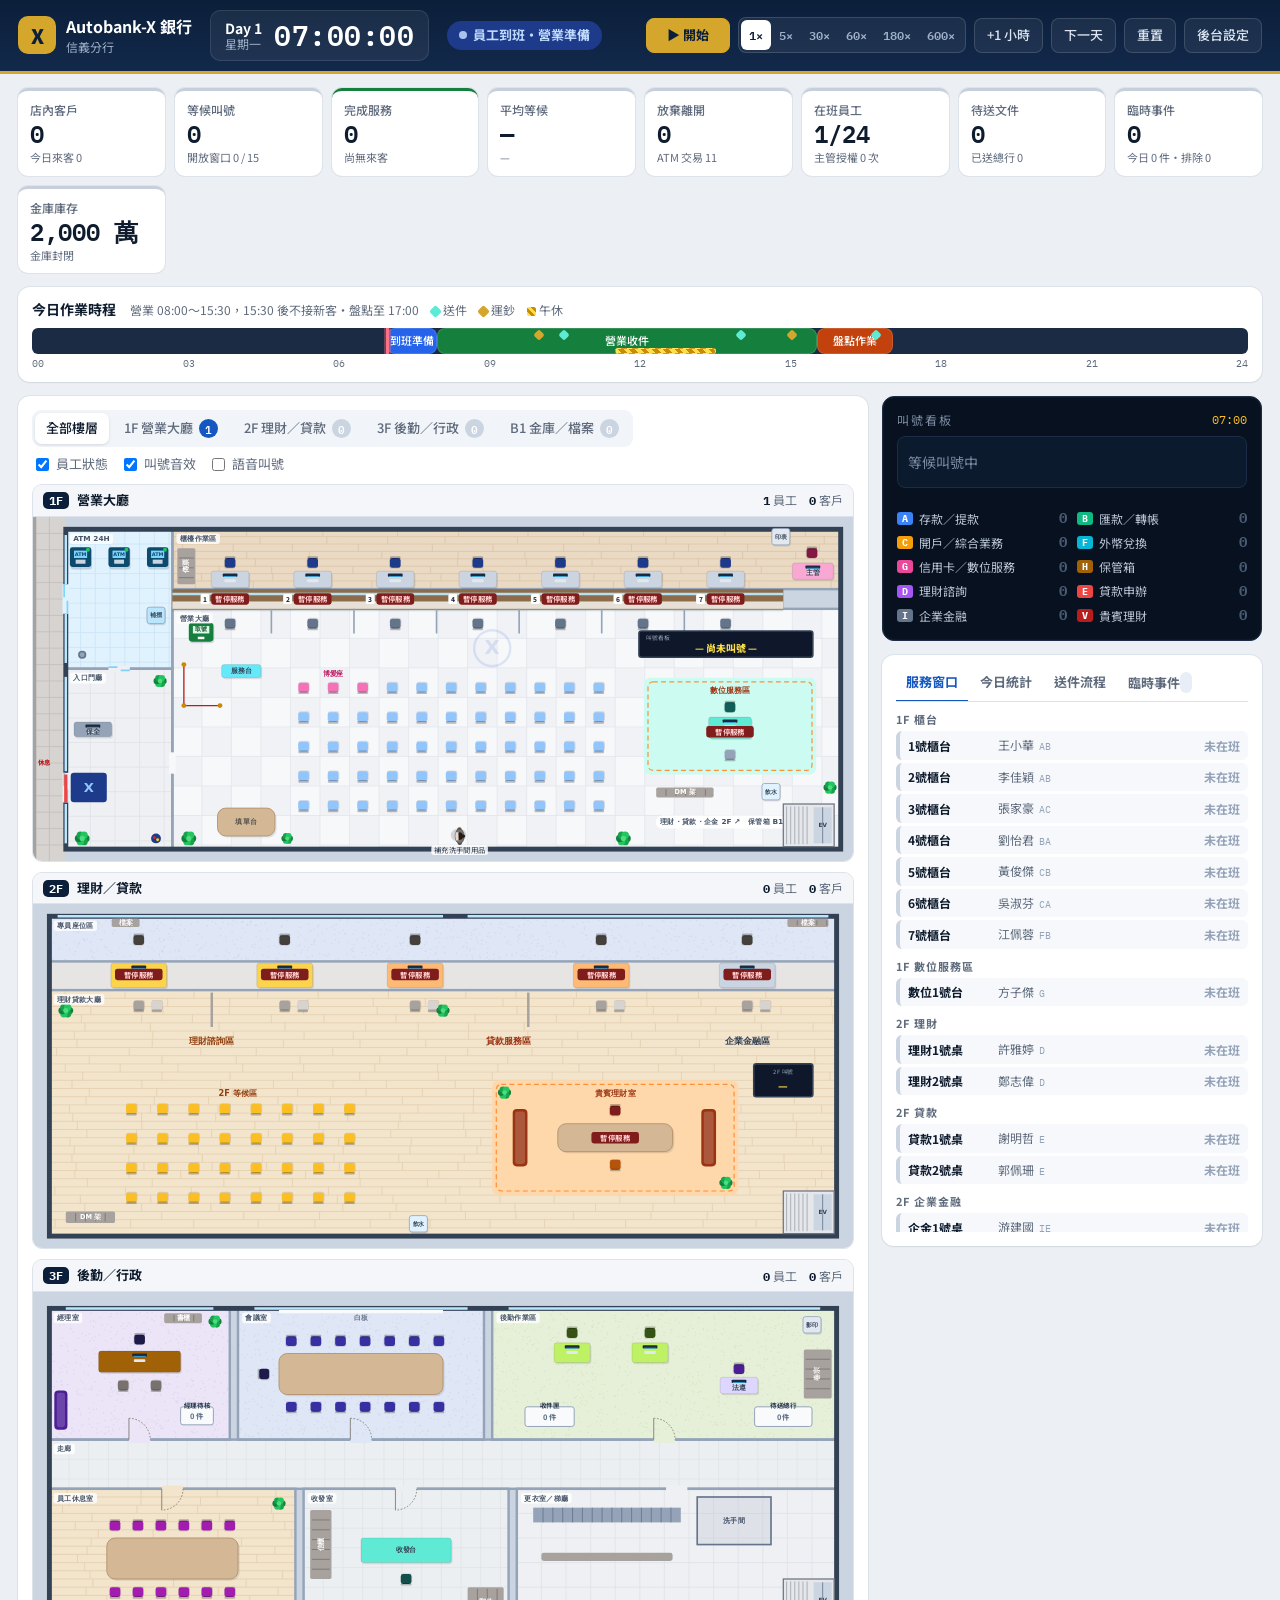
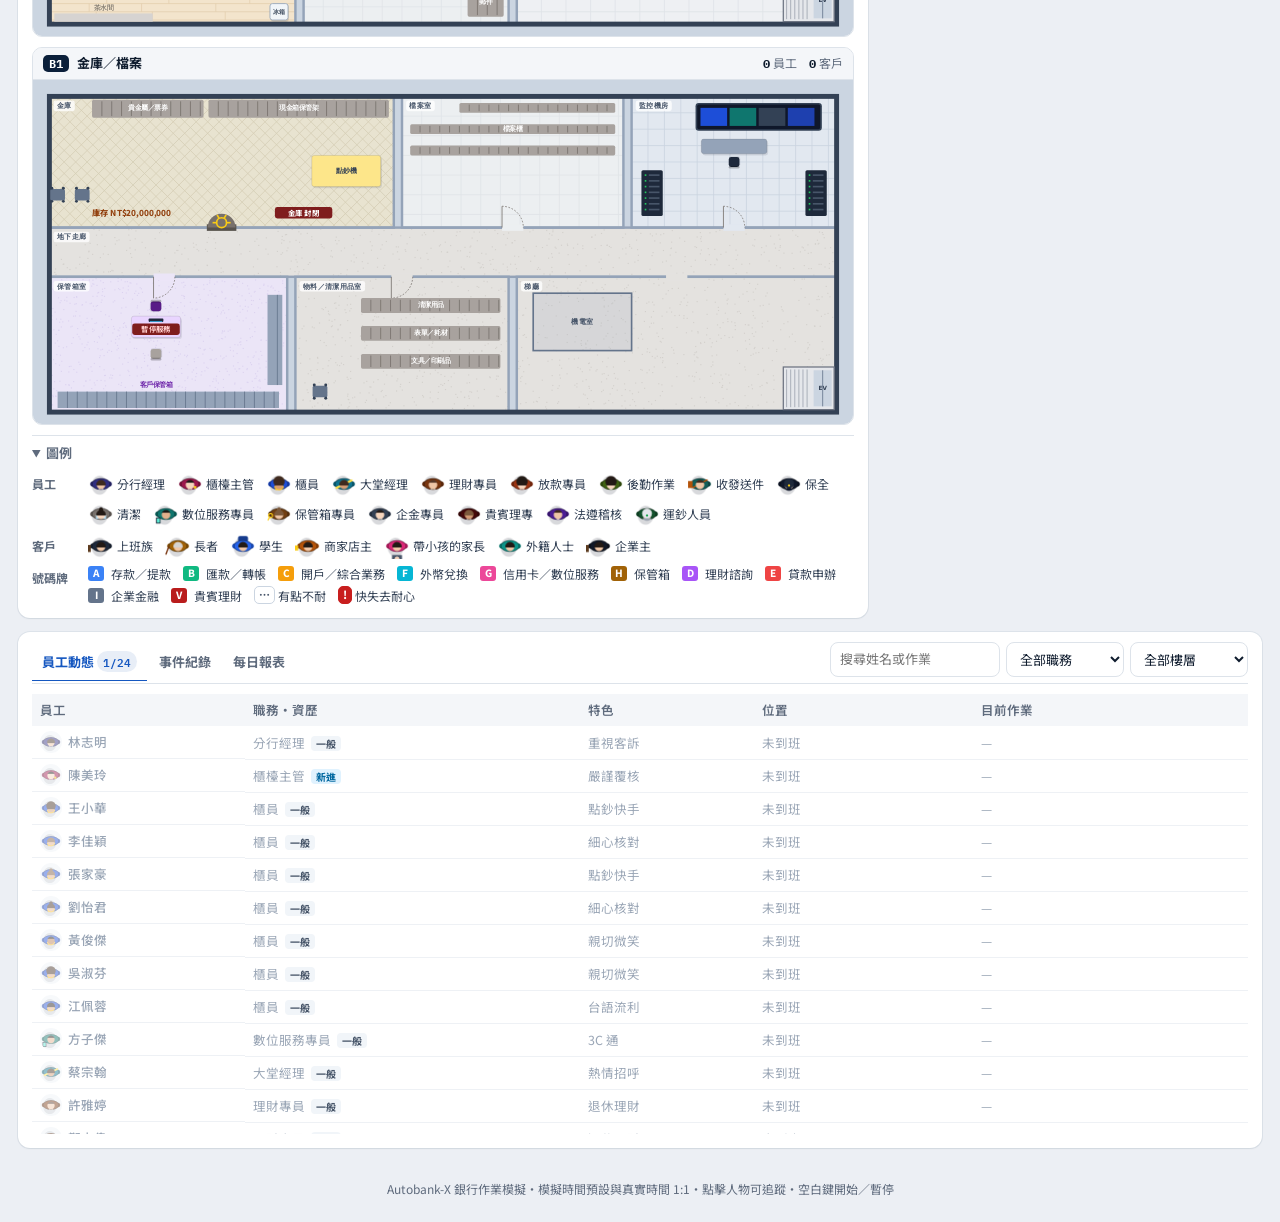
==== commit 9a8e9160: "Add random incidents with staged resolution actions Ten incident types (ATM fault, ticket kiosk cras" ====
--- a/index.html
+++ b/index.html
@@ -82,9 +82,21 @@
             <button class="subtab active" data-tab="points">服務窗口</button>
             <button class="subtab" data-tab="stats">今日統計</button>
             <button class="subtab" data-tab="docs">送件流程</button>
+            <button class="subtab" data-tab="incidents">臨時事件 <span id="incBadge" class="badge"></span></button>
           </div>
           <div class="tabpane" data-pane="points"><div id="points" class="points"></div></div>
           <div class="tabpane" data-pane="stats" hidden><div id="stats"></div></div>
+          <div class="tabpane" data-pane="incidents" hidden>
+            <div class="drill">
+              <label for="drillType">事件演練</label>
+              <select id="drillType"></select>
+              <button id="btnDrill" class="btn small primary">觸發</button>
+              <span id="drillMsg" class="drill-msg"></span>
+            </div>
+            <div id="incActive" class="inc-list"></div>
+            <h4 class="inc-sub">今日已排除</h4>
+            <div id="incDone" class="inc-done"></div>
+          </div>
           <div class="tabpane" data-pane="docs" hidden>
             <div id="pipeline" class="pipeline"></div>
             <div id="docList" class="doc-list"></div>
@@ -111,7 +123,7 @@
           <select id="logFilter">
             <option value="">全部分類</option>
             <option>叫號</option><option>櫃檯</option><option>客戶</option><option>員工</option>
-            <option>送件</option><option>金庫</option><option>盤點</option><option>保全</option><option>系統</option>
+            <option>事件</option><option>送件</option><option>金庫</option><option>盤點</option><option>保全</option><option>系統</option>
           </select>
         </div>
         <div class="tools" data-tools="reports" hidden>
@@ -127,7 +139,7 @@
       <div class="tabpane" data-pane="log" hidden><div id="log" class="log"></div></div>
       <div class="tabpane" data-pane="reports" hidden>
         <div class="table-wrap"><table class="table" id="reportTable">
-          <thead><tr><th>日期</th><th>來客</th><th>完成</th><th>放棄</th><th>平均等候</th><th>最長等候</th><th>ATM</th><th>產生文件</th><th>送達總行</th><th>送件趟數</th><th>運鈔</th><th>主管授權</th><th>加班人次</th><th>最後離開</th><th>金庫庫存</th></tr></thead>
+          <thead><tr><th>日期</th><th>來客</th><th>完成</th><th>放棄</th><th>平均等候</th><th>最長等候</th><th>ATM</th><th>產生文件</th><th>送達總行</th><th>送件趟數</th><th>運鈔</th><th>主管授權</th><th>臨時事件</th><th>阻詐金額</th><th>加班人次</th><th>最後離開</th><th>金庫庫存</th></tr></thead>
           <tbody></tbody>
         </table></div>
       </div>
@@ -137,11 +149,13 @@
   </div>
 
   <div id="tooltip" class="tooltip" hidden></div>
+  <div id="toasts" class="toasts" aria-live="polite"></div>
 
   <script src="js/settings.js"></script>
   <script src="js/layout.js"></script>
   <script src="js/people.js"></script>
   <script src="js/sim.js"></script>
+  <script src="js/incidents.js"></script>
   <script src="js/render.js"></script>
   <script src="js/ui.js"></script>
 </body>
--- a/css/style.css
+++ b/css/style.css
@@ -251,7 +251,6 @@
 .tooltip { position: fixed; z-index: 50; pointer-events: none; background: var(--navy); color: #dbe4f0; font-size: 12px; line-height: 1.55; padding: 7px 10px; border-radius: 8px; box-shadow: 0 8px 24px rgba(0, 0, 0, .25); max-width: 280px; border-top: 2px solid var(--gold); }
 .tooltip b { color: #fff; }
 
-@media (max-width: 1400px) { .kpis { grid-template-columns: repeat(4, minmax(0, 1fr)); } }
 @media (max-width: 1200px) {
   .layout { grid-template-columns: 1fr; }
   .side { position: static; display: grid; grid-template-columns: repeat(auto-fit, minmax(320px, 1fr)); }
@@ -300,3 +299,55 @@
 .overlay-box textarea { width: 100%; height: 300px; font: 12px/1.5 ui-monospace, Menlo, Consolas, monospace; border: 1px solid var(--line); border-radius: 8px; padding: 8px; resize: vertical; }
 .overlay-actions { display: flex; flex-wrap: wrap; gap: 8px; align-items: center; justify-content: flex-end; }
 .overlay-actions .muted { margin-right: auto; font-size: 12px; }
+
+/* ---------- 臨時事件 ---------- */
+.badge.alert, .tab-badge.alert { background: var(--bad); color: #fff; animation: blink 1.2s ease-in-out infinite; }
+@keyframes blink { 50% { opacity: .55; } }
+@media (prefers-reduced-motion: reduce) { .badge.alert, .tab-badge.alert { animation: none; } }
+.drill { display: flex; flex-wrap: wrap; align-items: center; gap: 6px; padding: 8px; background: #f6f8fb; border-radius: 8px; margin-bottom: 10px; font-size: 12px; }
+.drill label { font-weight: 700; color: var(--muted); }
+.drill select { font-size: 12px; padding: 4px 6px; }
+.drill-msg { flex-basis: 100%; color: var(--muted); font-size: 11px; min-height: 0; }
+.drill-msg:empty { display: none; }
+.inc-list { display: grid; gap: 8px; max-height: 460px; overflow: auto; }
+.inc-empty { font-size: 12px; color: var(--ok); background: #f0fdf4; border-radius: 8px; padding: 10px; }
+.inc { border: 1px solid var(--line); border-left: 4px solid #f59e0b; border-radius: 8px; padding: 8px 10px; background: #fff; }
+.inc.sev-high { border-left-color: var(--bad); background: #fff7f7; }
+.inc.sev-low { border-left-color: #0ea5e9; }
+.inc-head { display: flex; align-items: center; gap: 6px; font-size: 13px; }
+.inc-head .sev { font-size: 10px; font-weight: 800; color: #fff; background: #f59e0b; border-radius: 4px; padding: 0 5px; }
+.sev-high .inc-head .sev { background: var(--bad); }
+.sev-low .inc-head .sev { background: #0ea5e9; }
+.drill-tag { font-size: 10px; font-weight: 700; color: #6d28d9; background: #ede9fe; border-radius: 4px; padding: 0 5px; }
+.inc-loc { margin-left: auto; font: 700 11px var(--mono); background: var(--navy); color: #fff; border-radius: 4px; padding: 0 5px; }
+.inc-time { font: 11px var(--mono); color: var(--muted); }
+.inc-detail { font-size: 12px; color: #334155; margin: 4px 0 6px; }
+.steps { list-style: none; margin: 0; padding: 0; display: grid; gap: 3px; counter-reset: s; }
+.steps li { counter-increment: s; display: grid; grid-template-columns: 18px minmax(0, 1fr); column-gap: 6px; font-size: 12px; color: #94a3b8; }
+.steps li::before { content: counter(s); grid-row: span 2; width: 16px; height: 16px; border-radius: 50%; background: #e2e8f0; color: #64748b; font: 700 10px/16px var(--mono); text-align: center; }
+.steps li.done { color: #475569; }
+.steps li.done::before { content: '✓'; background: var(--ok); color: #fff; }
+.steps li.now { color: var(--ink); font-weight: 700; }
+.steps li.now::before { background: var(--brand); color: #fff; }
+.steps .who { font-size: 11px; font-weight: 400; color: var(--muted); }
+.steps li.now .who { color: var(--brand); }
+.inc-sub { margin: 12px 0 6px; font-size: 12px; color: var(--muted); }
+.inc-done { display: grid; gap: 2px; font-size: 12px; max-height: 200px; overflow: auto; }
+.inc-done div { display: grid; grid-template-columns: 40px 10px minmax(0, 1fr) auto; gap: 6px; align-items: center; padding: 2px 0; border-bottom: 1px dashed var(--line); }
+.inc-done .t, .inc-done .dur { font-family: var(--mono); color: var(--muted); }
+.sev-dot { width: 8px; height: 8px; border-radius: 50%; background: #f59e0b; }
+.sev-dot.sev-high { background: var(--bad); }
+.sev-dot.sev-low { background: #0ea5e9; }
+.c-事件 { background: #fecaca !important; }
+.toasts { position: fixed; right: 16px; top: 96px; z-index: 60; display: grid; gap: 8px; width: min(320px, calc(100vw - 32px)); }
+.toast-card { appearance: none; text-align: left; font: inherit; cursor: pointer; display: grid; gap: 2px; background: #fff; border: 1px solid var(--line); border-left: 5px solid #f59e0b; border-radius: 10px; padding: 9px 12px; box-shadow: 0 10px 28px rgba(15, 28, 46, .18); animation: slidein .25s ease-out; }
+.toast-card b { font-size: 13px; }
+.toast-card span { font-size: 12px; color: #334155; }
+.toast-card small { font-size: 11px; color: var(--muted); }
+.toast-card.sev-high { border-left-color: var(--bad); }
+.toast-card.sev-low { border-left-color: #0ea5e9; }
+.toast-card.ok { border-left-color: var(--ok); }
+@keyframes slidein { from { transform: translateX(20px); opacity: 0; } }
+@media (prefers-reduced-motion: reduce) { .toast-card { animation: none; } }
+.kpis { grid-template-columns: repeat(auto-fit, minmax(140px, 1fr)); }
+@media (max-width: 640px) { .kpis { grid-template-columns: repeat(2, minmax(0, 1fr)); } .toasts { top: auto; bottom: 16px; } }
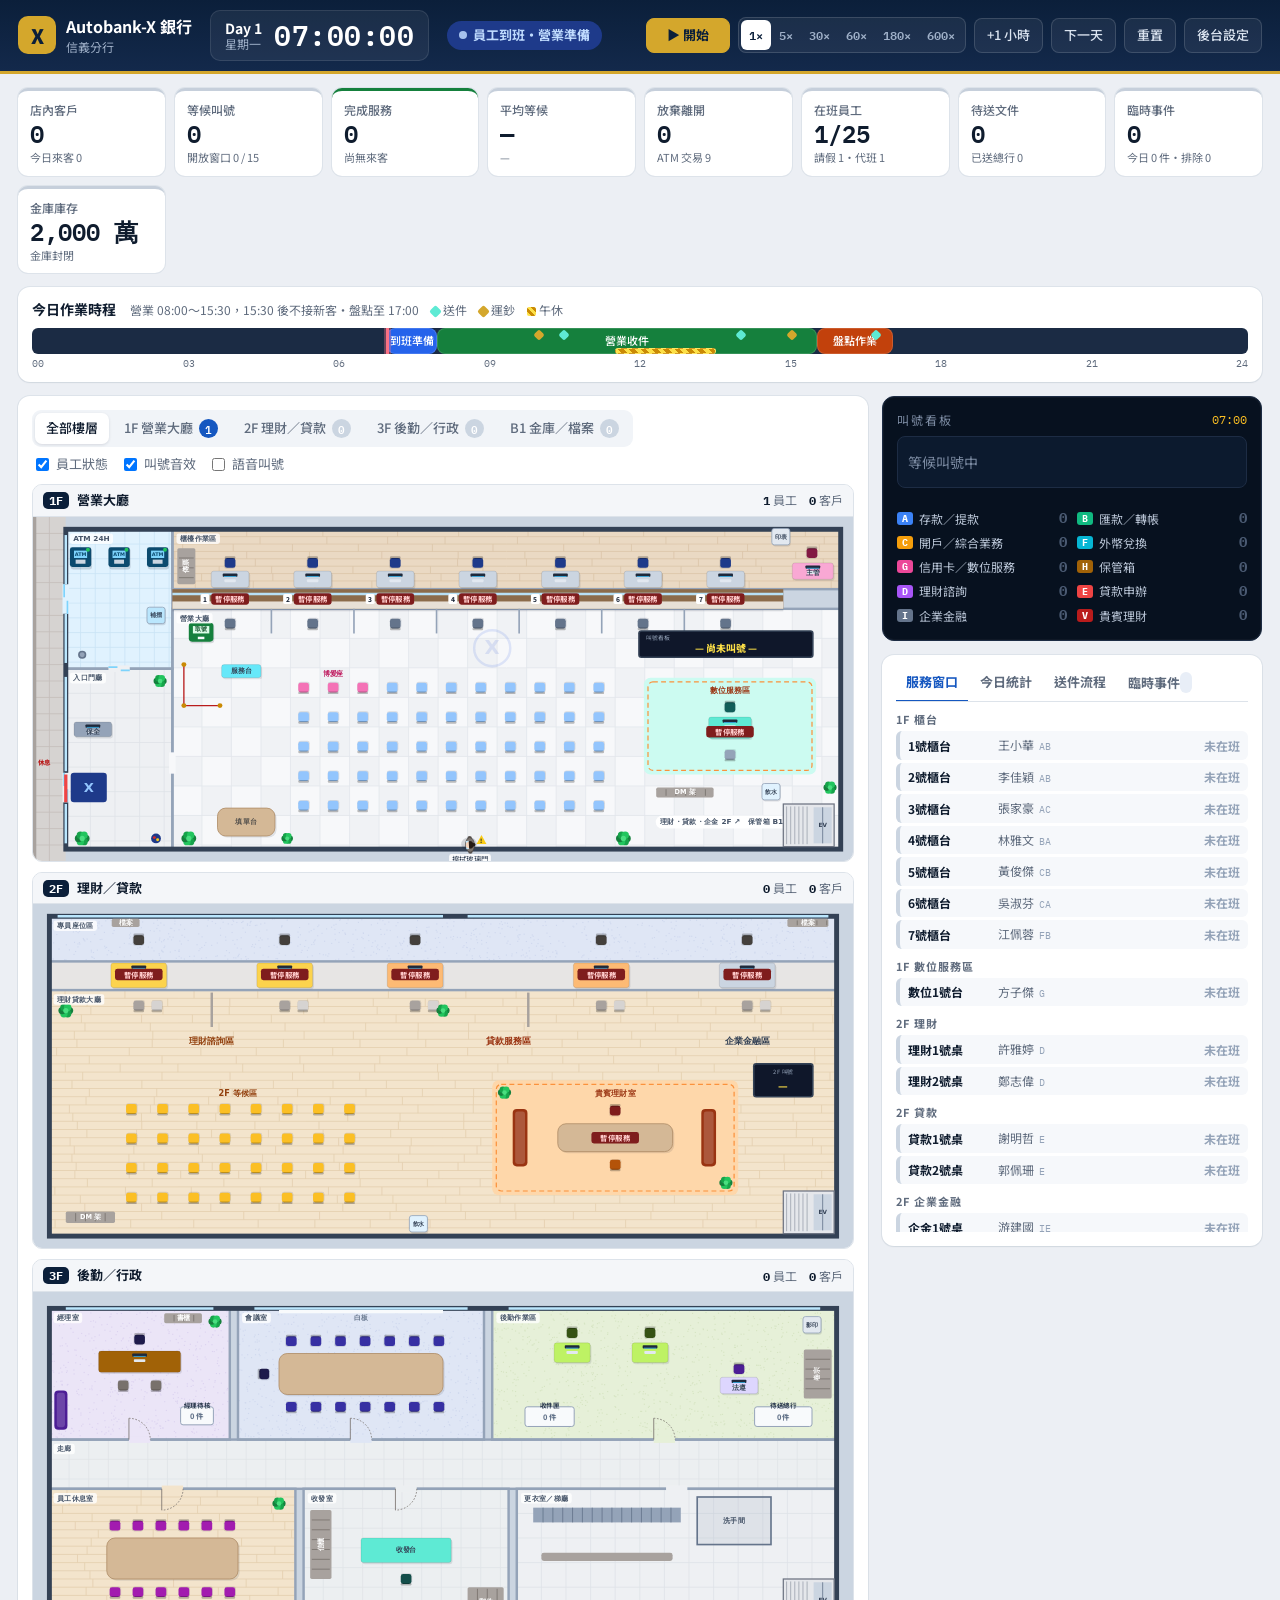
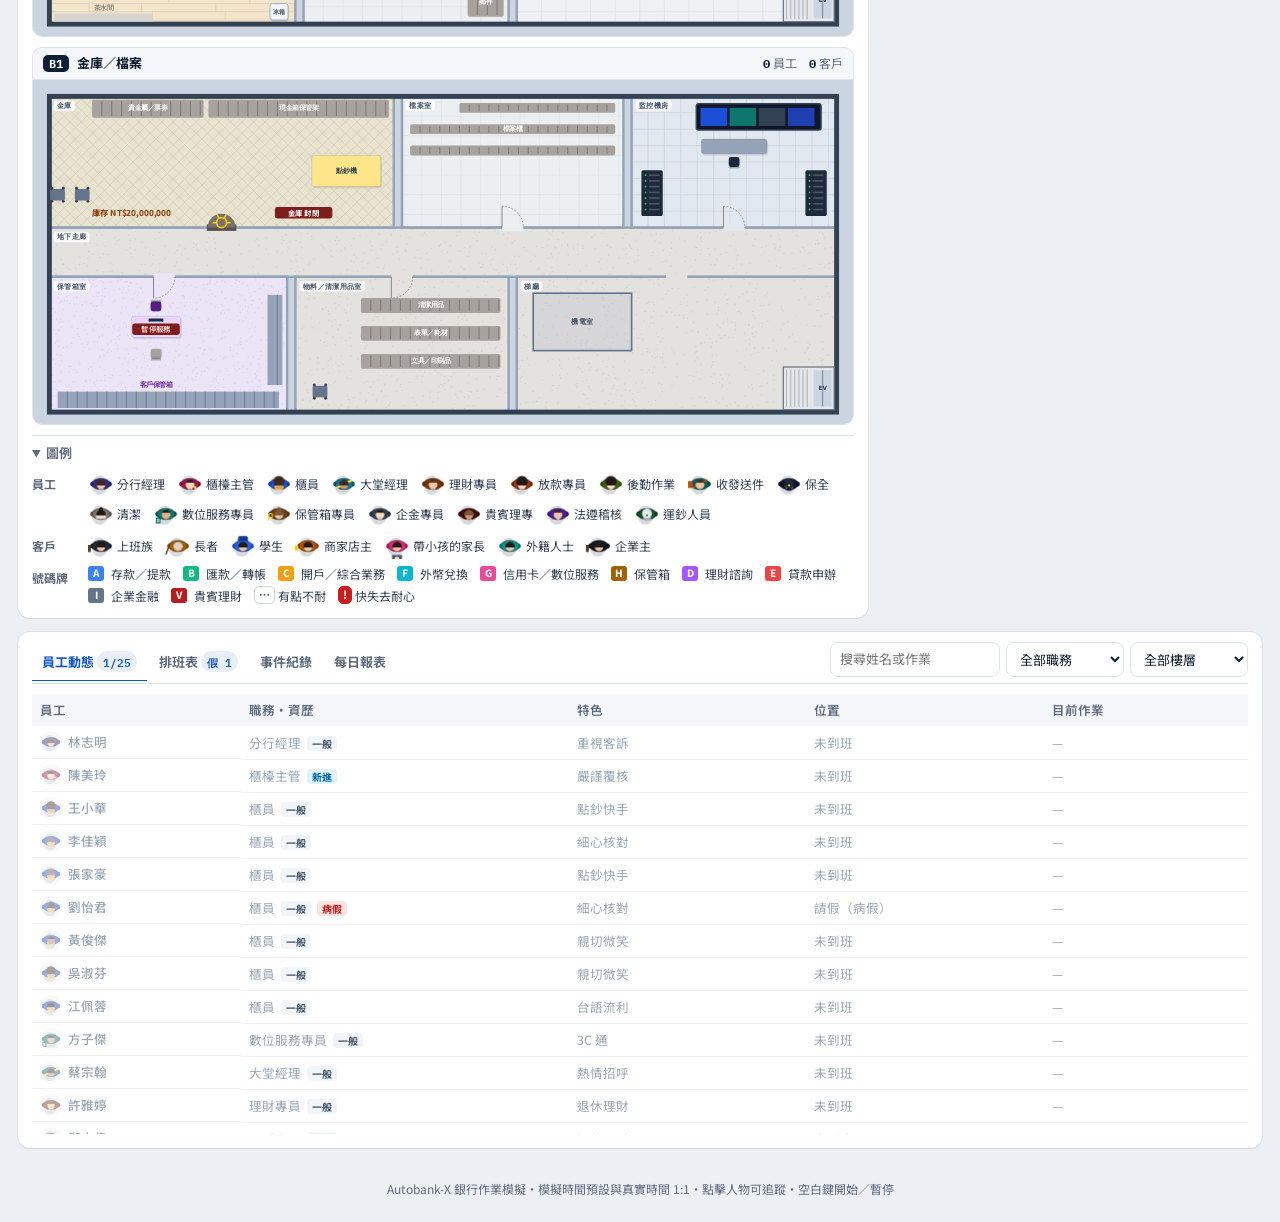
==== commit f96f32d0: "Add staff scheduling, leave and substitute coverage Weekly roster with per-person working days and S" ====
--- a/index.html
+++ b/index.html
@@ -109,6 +109,7 @@
       <div class="bottom-head">
         <div class="subtabs" role="tablist" data-group="bottom">
           <button class="subtab active" data-tab="staff">員工動態 <span id="staffCount" class="badge"></span></button>
+          <button class="subtab" data-tab="roster">排班表 <span id="rosterBadge" class="badge"></span></button>
           <button class="subtab" data-tab="log">事件紀錄</button>
           <button class="subtab" data-tab="reports">每日報表</button>
         </div>
@@ -116,14 +117,14 @@
           <input id="staffSearch" type="search" placeholder="搜尋姓名或作業">
           <select id="staffRole"><option value="">全部職務</option></select>
           <select id="staffFloor">
-            <option value="">全部樓層</option><option value="1">1F</option><option value="2">2F</option><option value="3">3F</option><option value="-1">B1</option><option value="off">外出／未在班</option>
+            <option value="">全部樓層</option><option value="1">1F</option><option value="2">2F</option><option value="3">3F</option><option value="-1">B1</option><option value="off">外出／未在班</option><option value="leave">請假／排休</option>
           </select>
         </div>
         <div class="tools" data-tools="log" hidden>
           <select id="logFilter">
             <option value="">全部分類</option>
             <option>叫號</option><option>櫃檯</option><option>客戶</option><option>員工</option>
-            <option>事件</option><option>送件</option><option>金庫</option><option>盤點</option><option>保全</option><option>系統</option>
+            <option>事件</option><option>排班</option><option>送件</option><option>金庫</option><option>盤點</option><option>保全</option><option>系統</option>
           </select>
         </div>
         <div class="tools" data-tools="reports" hidden>
@@ -136,10 +137,20 @@
           <tbody></tbody>
         </table></div>
       </div>
+      <div class="tabpane" data-pane="roster" hidden>
+        <div id="rosterSummary" class="roster-summary"></div>
+        <div class="table-wrap roster-wrap"><table class="roster" id="rosterTable"></table></div>
+        <div class="roster-legend">
+          <span><i class="rc work">班</i>上班</span><span><i class="rc off">休</i>排休／輪休</span><span><i class="rc leave">特休</i>請假（上／下＝半天）</span>
+          <span><i class="rc sub">代班</i>代理他人職務</span><span><i class="rc callin">調班</i>週六調班</span><span><i class="rc temp">支援</i>鄰近分行派員</span>
+          <span class="muted">點今天或之後的格子可以請假或取消請假</span>
+        </div>
+        <div id="leaveMenu" class="leave-menu" hidden></div>
+      </div>
       <div class="tabpane" data-pane="log" hidden><div id="log" class="log"></div></div>
       <div class="tabpane" data-pane="reports" hidden>
         <div class="table-wrap"><table class="table" id="reportTable">
-          <thead><tr><th>日期</th><th>來客</th><th>完成</th><th>放棄</th><th>平均等候</th><th>最長等候</th><th>ATM</th><th>產生文件</th><th>送達總行</th><th>送件趟數</th><th>運鈔</th><th>主管授權</th><th>臨時事件</th><th>阻詐金額</th><th>加班人次</th><th>最後離開</th><th>金庫庫存</th></tr></thead>
+          <thead><tr><th>日期</th><th>來客</th><th>完成</th><th>放棄</th><th>平均等候</th><th>最長等候</th><th>ATM</th><th>產生文件</th><th>送達總行</th><th>送件趟數</th><th>運鈔</th><th>主管授權</th><th>臨時事件</th><th>阻詐金額</th><th>請假／代班</th><th>加班人次</th><th>最後離開</th><th>金庫庫存</th></tr></thead>
           <tbody></tbody>
         </table></div>
       </div>
@@ -156,6 +167,7 @@
   <script src="js/people.js"></script>
   <script src="js/sim.js"></script>
   <script src="js/incidents.js"></script>
+  <script src="js/roster.js"></script>
   <script src="js/render.js"></script>
   <script src="js/ui.js"></script>
 </body>
--- a/css/style.css
+++ b/css/style.css
@@ -351,3 +351,51 @@
 @media (prefers-reduced-motion: reduce) { .toast-card { animation: none; } }
 .kpis { grid-template-columns: repeat(auto-fit, minmax(140px, 1fr)); }
 @media (max-width: 640px) { .kpis { grid-template-columns: repeat(2, minmax(0, 1fr)); } .toasts { top: auto; bottom: 16px; } }
+
+/* ---------- 排班表 ---------- */
+.tabpane[data-pane="roster"] { position: relative; }
+.roster-summary { display: flex; flex-wrap: wrap; gap: 6px; margin-bottom: 10px; }
+.roster-summary div { background: #f6f8fb; border-radius: 8px; padding: 5px 10px; display: flex; gap: 8px; align-items: baseline; font-size: 12px; }
+.roster-summary span { color: var(--muted); }
+.roster-summary b { font-family: var(--mono); font-weight: 600; }
+.roster-summary .vacant { background: #fef2f2; }
+.roster-summary .vacant b { font-family: var(--font); color: var(--bad); font-size: 12px; }
+.roster { border-collapse: collapse; font-size: 12px; width: 100%; }
+.roster th { position: sticky; top: 0; z-index: 1; background: #f4f6f9; padding: 6px 4px; font-weight: 700; color: var(--muted); white-space: nowrap; text-align: center; }
+.roster th small { display: block; font-weight: 400; font-size: 10px; }
+.roster th.today { background: #e8eef7; color: var(--brand); }
+.roster td { padding: 2px 3px; border-bottom: 1px solid #f0f3f7; text-align: center; }
+.roster td.today { background: #f3f7fd; }
+.roster td.nm { text-align: left; white-space: nowrap; font-weight: 500; padding-right: 10px; }
+.roster td.nm small { color: var(--muted); font-weight: 400; margin-left: 6px; font-size: 11px; }
+.rc { appearance: none; border: 0; font: 600 11px var(--font); border-radius: 5px; min-width: 44px; padding: 3px 4px; background: #eef2f6; color: #64748b; display: inline-block; font-style: normal; }
+button.rc { cursor: default; }
+button.rc.edit { cursor: pointer; }
+button.rc.edit:hover { outline: 2px solid var(--brand); }
+.rc.work { background: #dcfce7; color: #166534; }
+.rc.off { background: #f1f5f9; color: #94a3b8; }
+.rc.closed { background: transparent; color: #cbd5e1; font-weight: 400; }
+.rc.none { background: transparent; }
+.rc.leave { background: #fee2e2; color: #b91c1c; }
+.rc.sub { background: #dbeafe; color: #1d4ed8; }
+.rc.callin { background: #fef3c7; color: #92400e; }
+.rc.temp { background: #ede9fe; color: #6d28d9; }
+.roster-legend { display: flex; flex-wrap: wrap; gap: 6px 14px; margin-top: 8px; font-size: 12px; align-items: center; }
+.roster-legend span { display: inline-flex; align-items: center; gap: 4px; }
+.roster-legend .rc { min-width: 0; }
+.leave-menu { position: absolute; z-index: 30; width: 180px; background: #fff; border: 1px solid var(--line); border-radius: 10px; box-shadow: 0 12px 30px rgba(15, 28, 46, .18); padding: 6px; display: grid; gap: 2px; }
+.leave-menu .lm-head { font-size: 12px; font-weight: 700; padding: 4px 6px; color: var(--muted); }
+.leave-menu button { appearance: none; border: 0; background: none; text-align: left; font: inherit; font-size: 13px; padding: 6px 8px; border-radius: 6px; cursor: pointer; }
+.leave-menu button:hover { background: #f1f5f9; }
+.leave-menu .lm-msg { font-size: 11px; color: var(--bad); padding: 0 6px; }
+.leave-menu .lm-msg:empty { display: none; }
+.rtag { font-size: 10px; font-weight: 700; margin-left: 6px; border-radius: 4px; padding: 0 5px; }
+.rtag.temp { background: #ede9fe; color: #6d28d9; }
+.rtag.sub { background: #dbeafe; color: #1d4ed8; }
+.rtag.callin { background: #fef3c7; color: #92400e; }
+.rtag.leave { background: #fee2e2; color: #b91c1c; }
+.c-排班 { background: #dbeafe !important; }
+.tbl td.days { white-space: nowrap; }
+.tbl td.days label { display: inline-flex; align-items: center; gap: 1px; font-size: 11px; margin-right: 4px; color: var(--muted); }
+.tbl td.days input { margin: 0; }
+.admin-wrap h4 { margin: 14px 0 6px; font-size: 13px; }
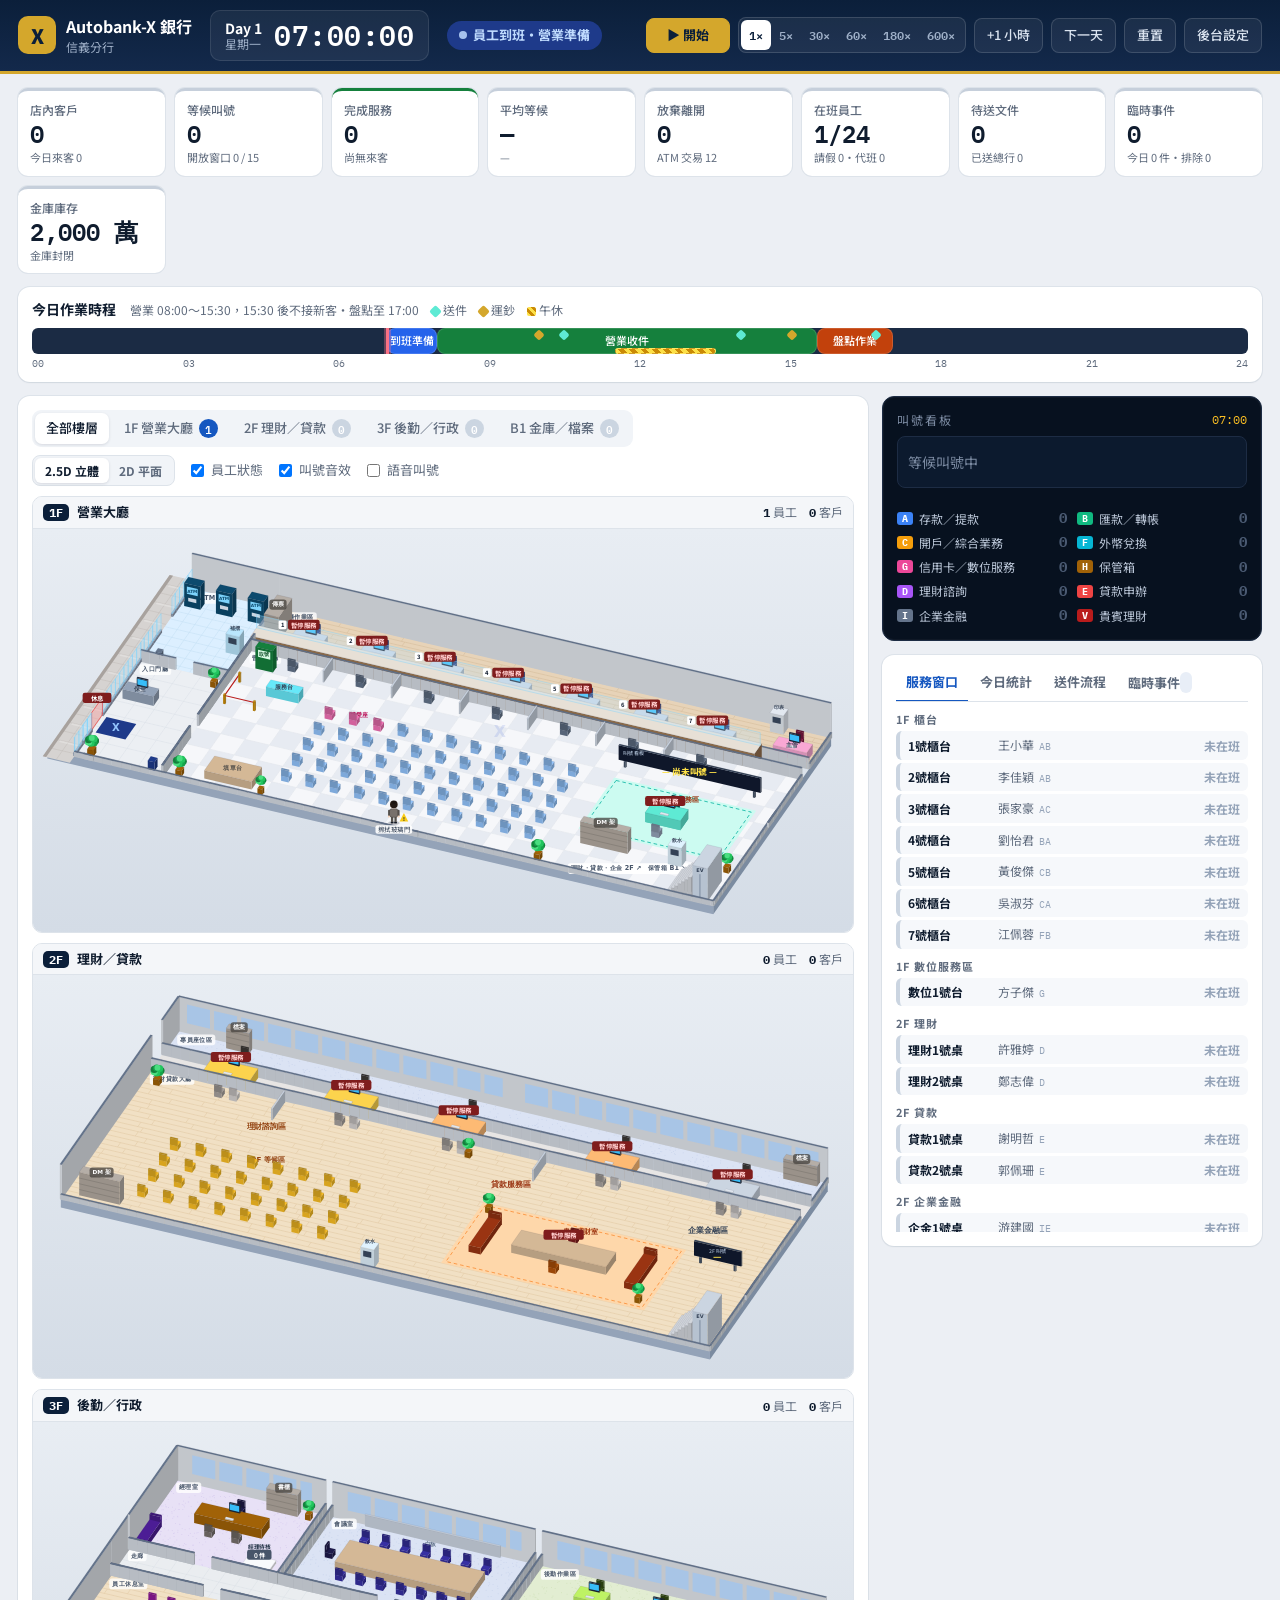
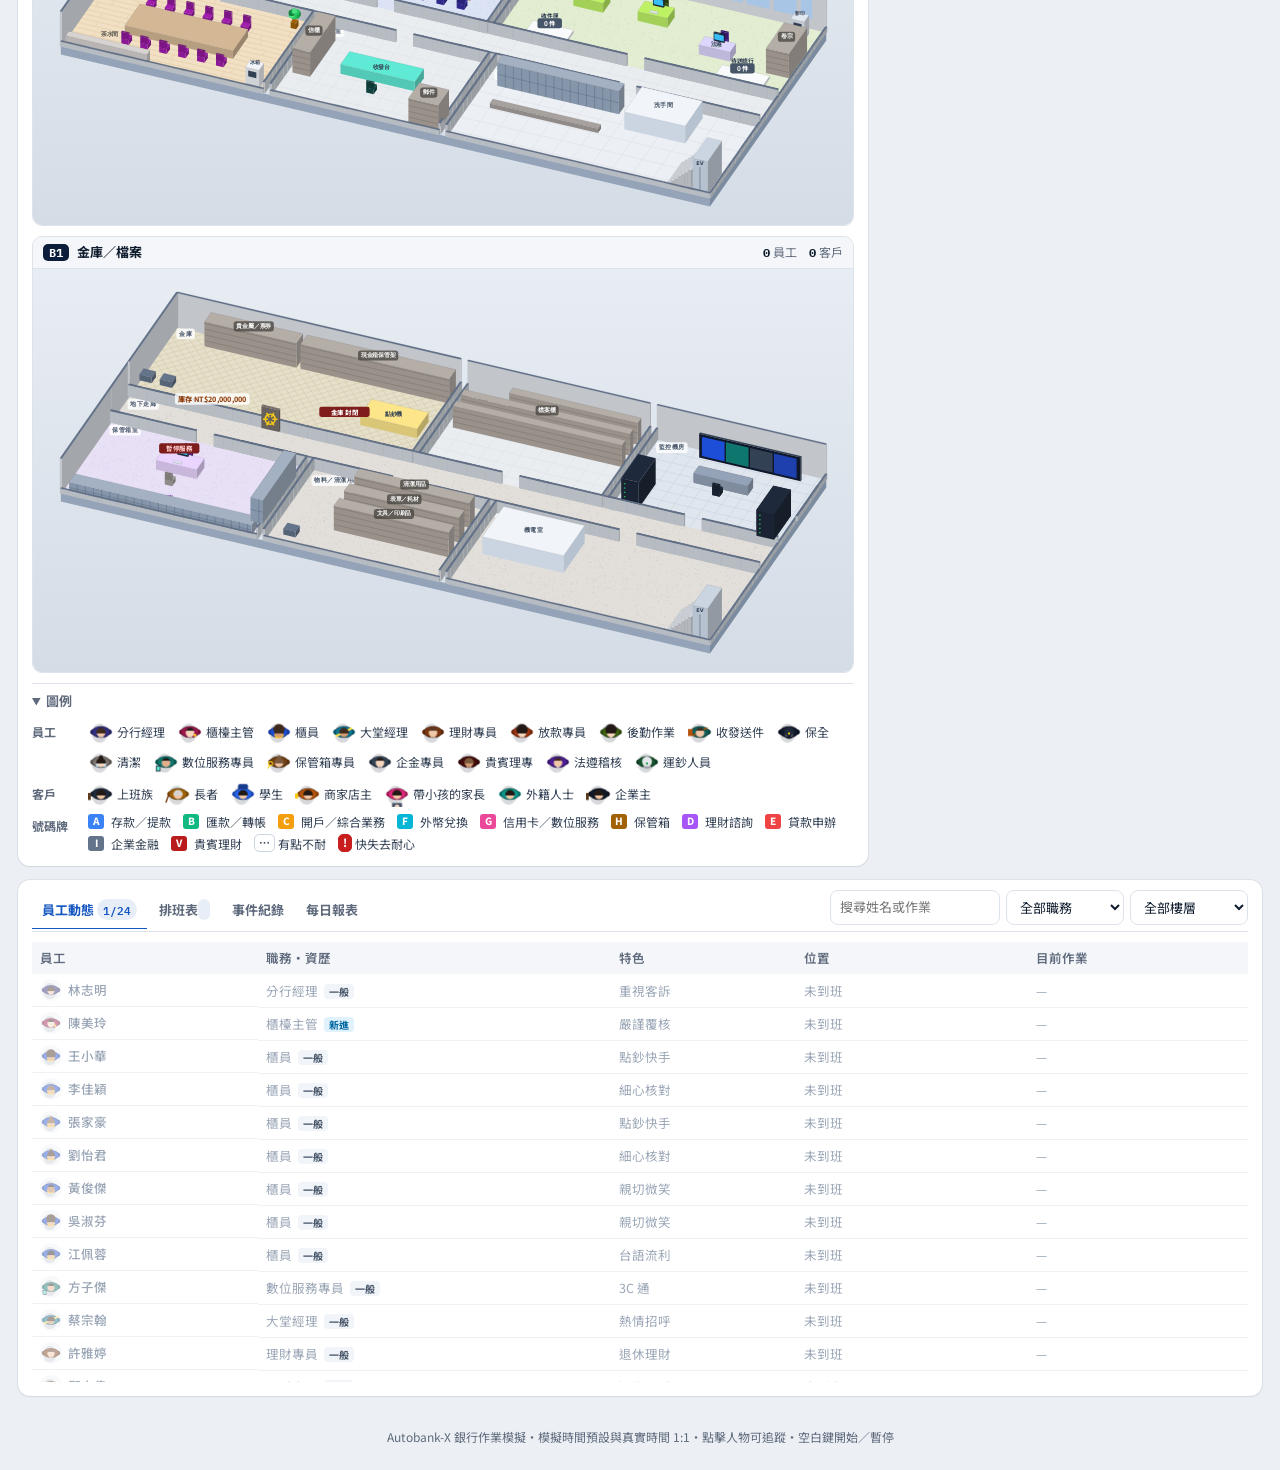
==== commit c3f62706: "Add 2.5D isometric-style floor rendering Floors render in an angled 2.5D projection by default, with" ====
--- a/index.html
+++ b/index.html
@@ -58,6 +58,9 @@
         <div class="floors-head">
           <div id="floorTabs" class="tabs" role="tablist"></div>
           <div class="opts">
+            <div class="seg light" id="viewSeg" role="radiogroup" aria-label="顯示方式">
+              <button role="radio" data-v="25">2.5D 立體</button><button role="radio" data-v="2d">2D 平面</button>
+            </div>
             <label><input type="checkbox" id="optLabels"> 員工狀態</label>
             <label><input type="checkbox" id="optSound"> 叫號音效</label>
             <label><input type="checkbox" id="optVoice"> 語音叫號</label>
@@ -169,6 +172,7 @@
   <script src="js/incidents.js"></script>
   <script src="js/roster.js"></script>
   <script src="js/render.js"></script>
+  <script src="js/render25.js"></script>
   <script src="js/ui.js"></script>
 </body>
 </html>
--- a/css/style.css
+++ b/css/style.css
@@ -399,3 +399,9 @@
 .tbl td.days label { display: inline-flex; align-items: center; gap: 1px; font-size: 11px; margin-right: 4px; color: var(--muted); }
 .tbl td.days input { margin: 0; }
 .admin-wrap h4 { margin: 14px 0 6px; font-size: 13px; }
+
+/* 顯示方式切換（淺色版分段按鈕） */
+.seg.light { background: #f1f4f8; border-color: var(--line); }
+.seg.light button { color: var(--muted); font-family: var(--font); font-size: 12px; font-weight: 700; padding: 4px 10px; }
+.seg.light button.on { background: #fff; color: var(--ink); box-shadow: 0 1px 3px rgba(15, 28, 46, .12); }
+.opts { align-items: center; }
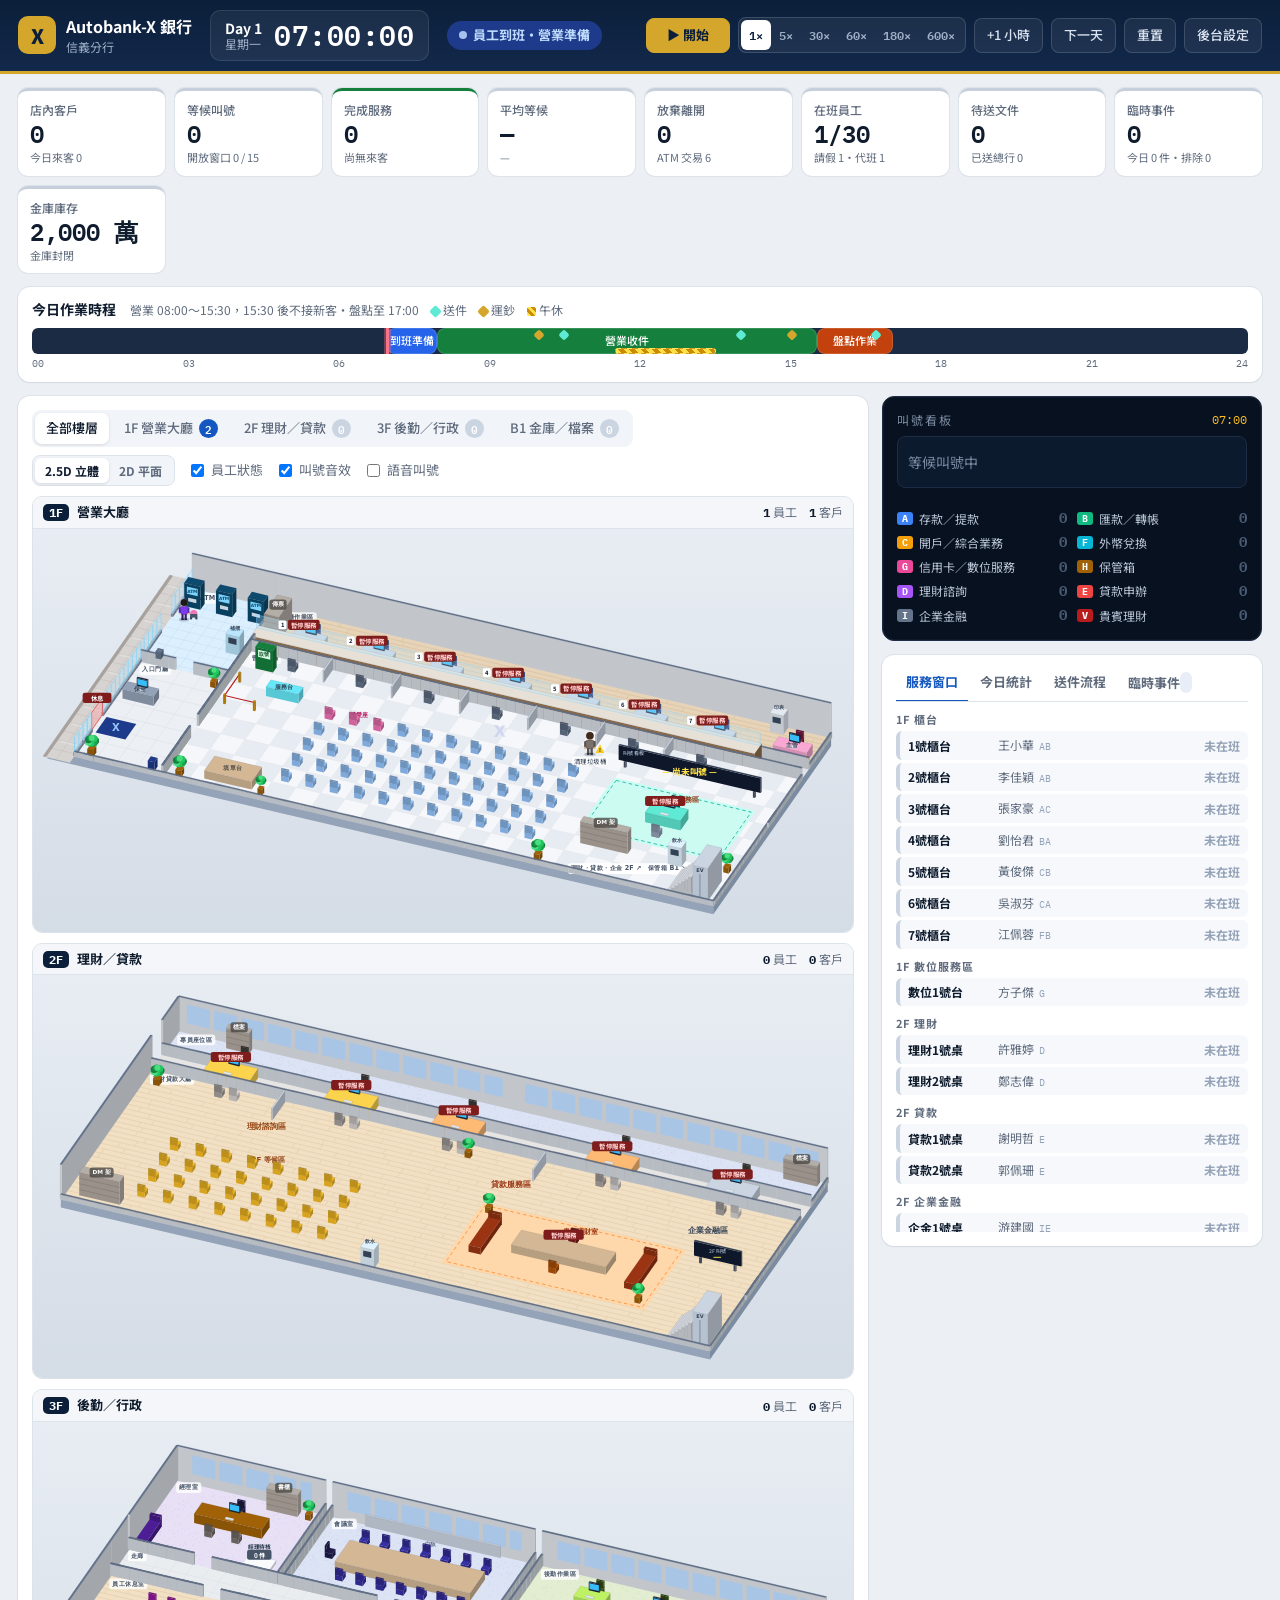
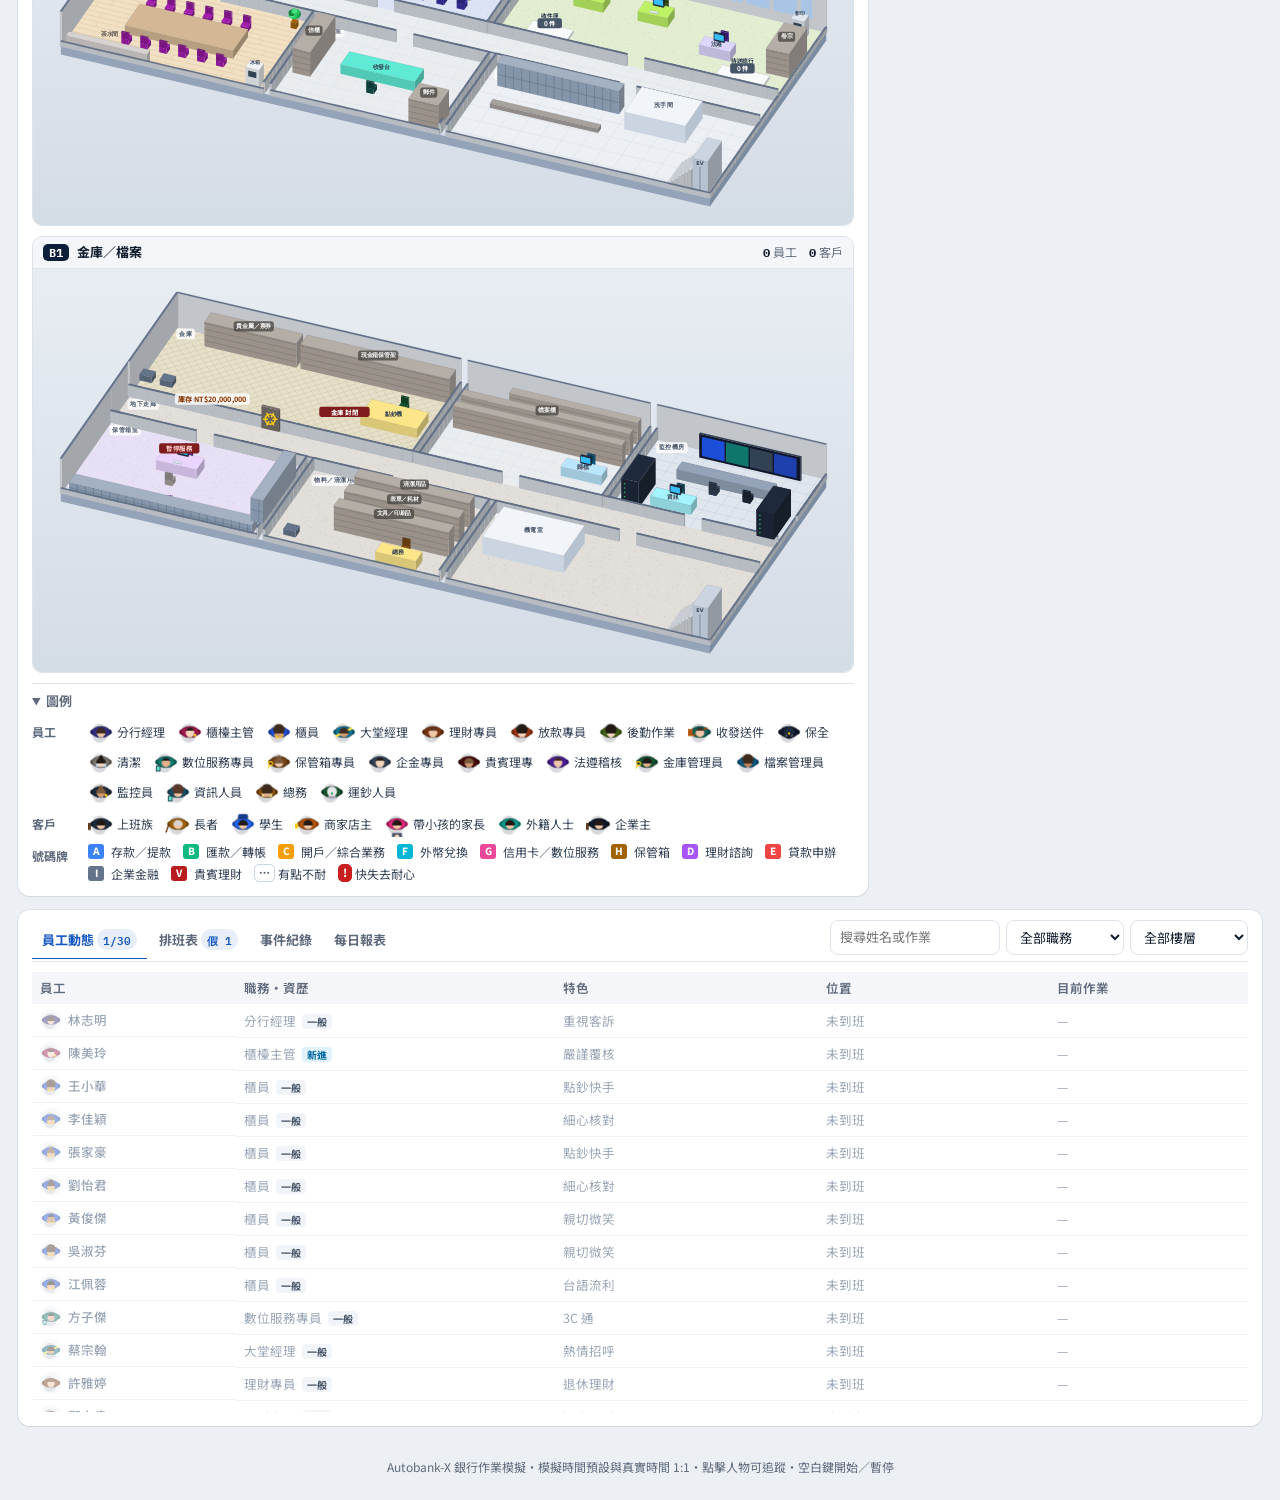
==== commit 7cefb7aa: "Staff the B1 rooms with dedicated roles Adds vault keeper, archivist, CCTV monitor, IT staff and sup" ====
--- a/index.html
+++ b/index.html
@@ -171,6 +171,7 @@
   <script src="js/sim.js"></script>
   <script src="js/incidents.js"></script>
   <script src="js/roster.js"></script>
+  <script src="js/backroom.js"></script>
   <script src="js/render.js"></script>
   <script src="js/render25.js"></script>
   <script src="js/ui.js"></script>
